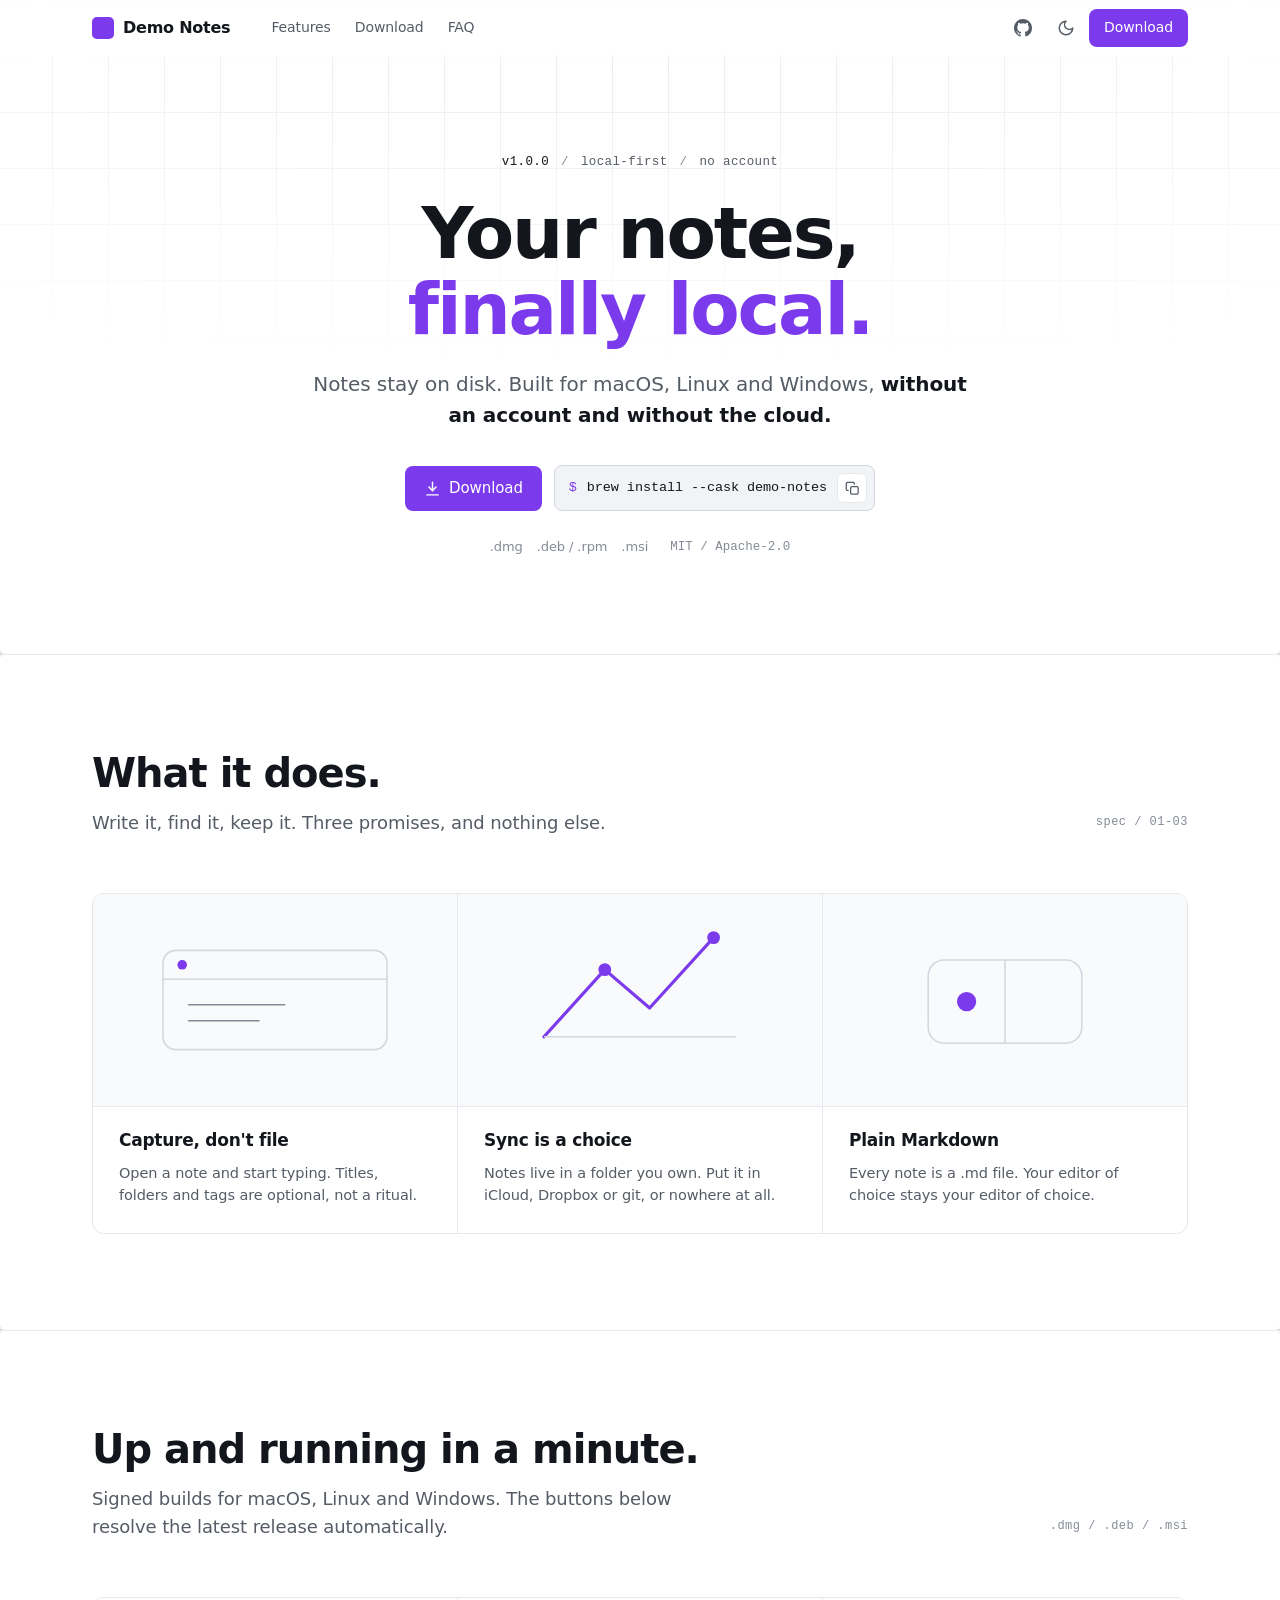
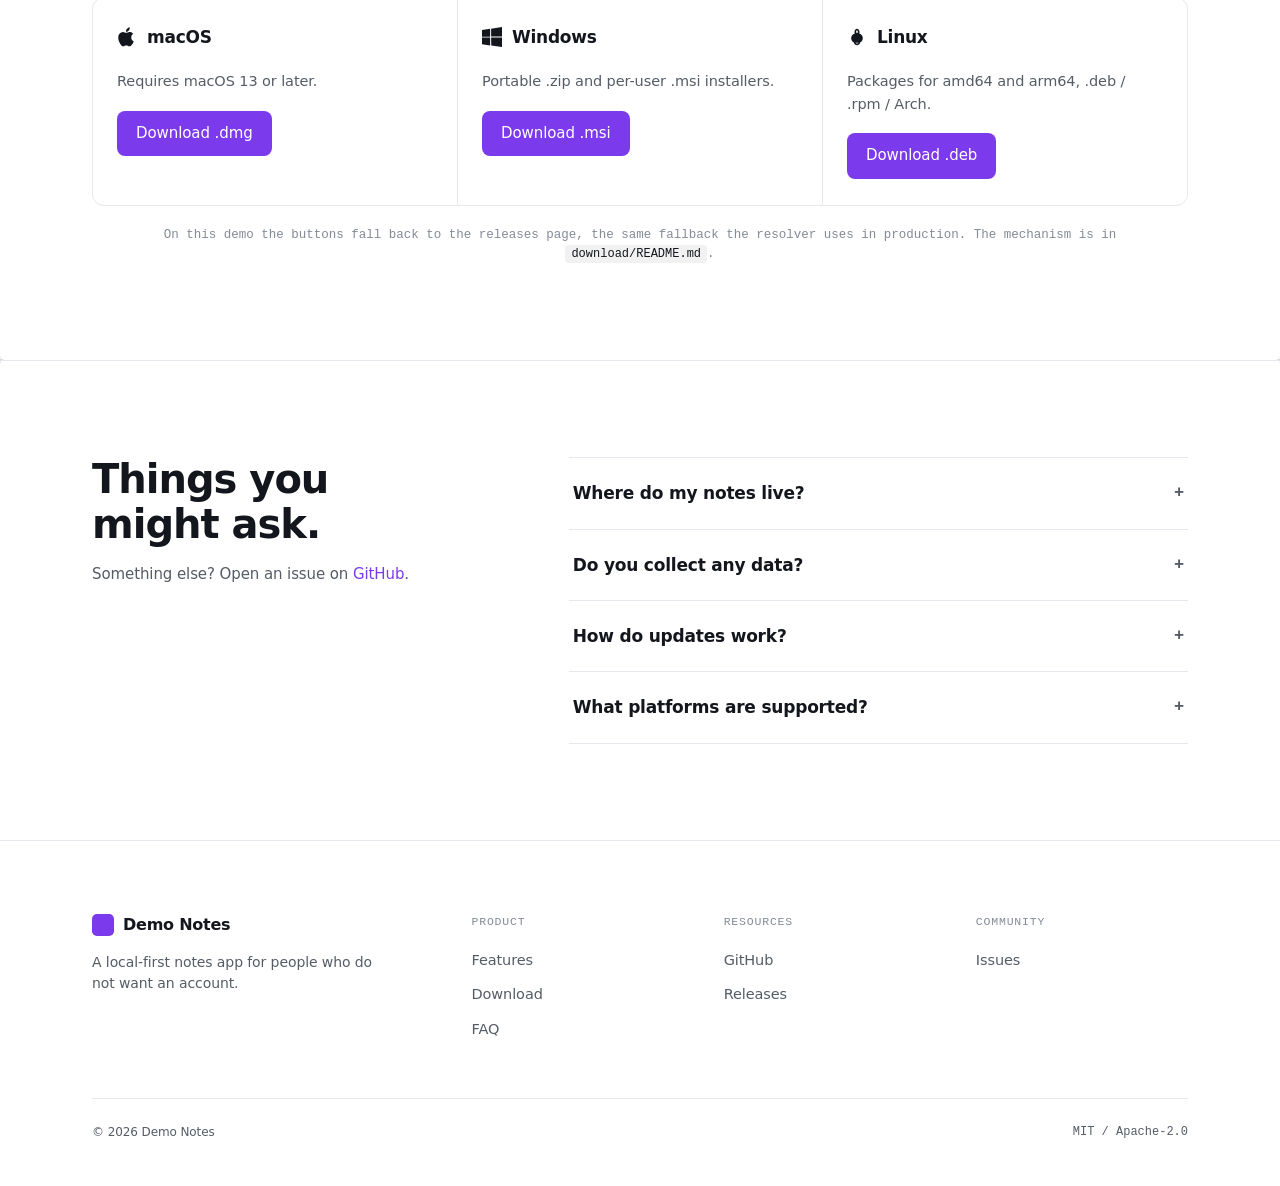
==== demo/index.html @ 16e4216a "feat: demo do template (Demo Notes) publicado no Pages via workflow" ====
<!DOCTYPE html>
<html lang="en" class="theme-loading">
<head>
  <meta charset="utf-8" />
  <meta name="viewport" content="width=device-width, initial-scale=1" />
  <title>Demo Notes</title>
  <meta name="description" content="A local-first notes app for people who do not want an account." />

  <!-- Open Graph -->
  <meta property="og:title" content="Demo Notes" />
  <meta property="og:description" content="A local-first notes app for people who do not want an account." />
  <meta property="og:type" content="website" />

  <!--
    Anti-FOUC: aplica o tema antes do primeiro paint.
    "system" segue o prefers-color-scheme; o toggle grava em localStorage.
    Este script precisa ficar inline e no <head> — se virar um arquivo
    externo, a pagina pisca no tema errado antes de ele carregar.
  -->
  <script>
    (function () {
      try {
        var t = localStorage.getItem("theme") || "system";
        var dark = t === "dark" || (t === "system" && window.matchMedia("(prefers-color-scheme: dark)").matches);
        document.documentElement.classList.toggle("dark", dark);
      } catch (e) {}
      document.documentElement.classList.remove("theme-loading");
    })();
  </script>

  <link rel="stylesheet" href="assets/css/styles.css" />
</head>
<body>
  <header class="nav" id="nav">
    <div class="nav-inner">
      <a class="brand" href="/">
        <span class="brand-mark" aria-hidden="true"></span>
        <span>Demo Notes</span>
      </a>

      <nav class="nav-links" aria-label="Primary">
        <a href="#features">Features</a>
        <a href="#download">Download</a>
        <a href="#faq">FAQ</a>
      </nav>

      <div class="nav-right">
        <a class="nav-gh" href="https://github.com/mafhper/landing-starter" target="_blank" rel="noopener" aria-label="GitHub repository">
          <svg viewBox="0 0 16 16" width="18" height="18" fill="currentColor" aria-hidden="true"><path d="M8 0C3.58 0 0 3.58 0 8c0 3.54 2.29 6.53 5.47 7.59.4.07.55-.17.55-.38 0-.19-.01-.82-.01-1.49-2.01.37-2.53-.49-2.69-.94-.09-.23-.48-.94-.82-1.13-.28-.15-.68-.52-.01-.53.63-.01 1.08.58 1.23.82.72 1.21 1.87.87 2.33.66.07-.52.28-.87.51-1.07-1.78-.2-3.64-.89-3.64-3.95 0-.87.31-1.59.82-2.15-.08-.2-.36-1.02.08-2.12 0 0 .67-.21 2.2.82a7.42 7.42 0 0 1 4 0c1.53-1.04 2.2-.82 2.2-.82.44 1.1.16 1.92.08 2.12.51.56.82 1.27.82 2.15 0 3.07-1.87 3.75-3.65 3.95.29.25.54.73.54 1.48 0 1.07-.01 1.93-.01 2.2 0 .21.15.46.55.38A8.01 8.01 0 0 0 16 8c0-4.42-3.58-8-8-8Z"/></svg>
        </a>

        <button type="button" class="icon-btn" id="theme-toggle" aria-label="Toggle theme" title="Toggle theme">
          <svg viewBox="0 0 24 24" width="18" height="18" fill="none" stroke="currentColor" stroke-width="2" stroke-linecap="round" stroke-linejoin="round" aria-hidden="true">
            <path class="icon-moon" d="M12 3a6 6 0 0 0 9 9 9 9 0 1 1-9-9Z"/>
            <g class="icon-sun"><circle cx="12" cy="12" r="4"/><path d="M12 2v2M12 20v2M4.9 4.9l1.4 1.4M17.7 17.7l1.4 1.4M2 12h2M20 12h2M4.9 19.1l1.4-1.4M17.7 6.3l1.4-1.4"/></g>
          </svg>
        </button>

        <a class="btn btn-primary" href="#download">Download</a>
      </div>
    </div>
  </header>

  <main>
    <!-- ============================== HERO ============================== -->
    <section class="hero">
      <div class="hero-grid" aria-hidden="true">
        <div class="hero-grid-cells"></div>
      </div>

      <div class="wrap hero-inner">
        <span class="hero-spec mono">
          <b>v1.0.0</b>
          <span class="sep">/</span>
          <span>local-first</span>
          <span class="sep">/</span>
          <span>no account</span>
        </span>

        <h1>Your notes,<br /><span class="accent-word">finally local.</span></h1>

        <p class="lede">
          Notes stay on disk. Built for macOS, Linux and Windows,
          <b>without an account and without the cloud.</b>
        </p>

        <div class="cta-row">
          <a class="btn btn-primary" href="#download">
            <svg viewBox="0 0 24 24" width="17" height="17" fill="none" stroke="currentColor" stroke-width="2" stroke-linecap="round" stroke-linejoin="round" aria-hidden="true"><path d="M12 3v12"/><path d="m7 10 5 5 5-5"/><path d="M4 21h16"/></svg>
            <span>Download</span>
          </a>
          <div class="brew" id="brew">
            <span class="sigil">$</span>
            <span class="brew-cmd">brew install --cask demo-notes</span>
            <button type="button" class="copy-btn" data-copy="brew install --cask demo-notes" aria-label="Copy command"></button>
          </div>
        </div>

        <p class="hero-foot">
          <span class="foot-os-row">
            <span class="foot-os">.dmg<span class="foot-tip mono">macOS</span></span>
            <span class="foot-os">.deb / .rpm<span class="foot-tip mono">Linux</span></span>
            <span class="foot-os">.msi<span class="foot-tip mono">Windows</span></span>
          </span>
          <span class="foot-lic mono">MIT / Apache-2.0</span>
        </p>
      </div>
    </section>

    <!-- ============================ FEATURES ============================ -->
    <section class="section rule" id="features">
      <div class="wrap">
        <div class="section-head">
          <div class="section-head-copy">
            <h2>What it does.</h2>
            <p>Write it, find it, keep it. Three promises, and nothing else.</p>
          </div>
          <span class="spec-line mono">spec / 01-03</span>
        </div>

        <div class="card-grid">
          <article class="card">
            <div class="card-well" aria-hidden="true">
              <svg viewBox="0 0 200 110" fill="none"><rect x="30" y="24" width="140" height="62" rx="8" stroke="var(--hairline-strong)"/><path d="M30 42h140" stroke="var(--hairline-strong)"/><circle cx="42" cy="33" r="3" fill="var(--accent)"/><path d="M46 58h60M46 68h44" stroke="var(--faint)" stroke-linecap="round"/></svg>
            </div>
            <div class="card-body">
              <h3>Capture, don't file</h3>
              <p>Open a note and start typing. Titles, folders and tags are optional, not a ritual.</p>
            </div>
          </article>

          <article class="card">
            <div class="card-well" aria-hidden="true">
              <svg viewBox="0 0 200 110" fill="none"><path d="M40 78 78 36l28 24 40-44" stroke="var(--accent)" stroke-width="2" stroke-linecap="round" stroke-linejoin="round"/><path d="M40 78h120" stroke="var(--hairline-strong)"/><circle cx="78" cy="36" r="4" fill="var(--accent)"/><circle cx="146" cy="16" r="4" fill="var(--accent)"/></svg>
            </div>
            <div class="card-body">
              <h3>Sync is a choice</h3>
              <p>Notes live in a folder you own. Put it in iCloud, Dropbox or git, or nowhere at all.</p>
            </div>
          </article>

          <article class="card">
            <div class="card-well" aria-hidden="true">
              <svg viewBox="0 0 200 110" fill="none"><rect x="52" y="30" width="96" height="52" rx="10" stroke="var(--hairline-strong)"/><path d="M100 30v52" stroke="var(--hairline-strong)"/><circle cx="76" cy="56" r="6" fill="var(--accent)"/></svg>
            </div>
            <div class="card-body">
              <h3>Plain Markdown</h3>
              <p>Every note is a .md file. Your editor of choice stays your editor of choice.</p>
            </div>
          </article>
        </div>
      </div>
    </section>

    <!-- ============================ DOWNLOAD ============================ -->
    <section class="section rule" id="download">
      <div class="wrap">
        <div class="section-head">
          <div class="section-head-copy">
            <h2>Up and running in a minute.</h2>
            <p>Signed builds for macOS, Linux and Windows. The buttons below resolve the latest release automatically.</p>
          </div>
          <span class="spec-line mono">.dmg / .deb / .msi</span>
        </div>

        <div class="card-grid card-grid-3">
          <div class="install-card">
            <div class="install-os"><svg class="os-mark" viewBox="0 0 24 24" fill="currentColor" aria-hidden="true"><path d="M17.05 12.54c-.03-2.9 2.36-4.29 2.47-4.36-1.35-1.97-3.44-2.24-4.18-2.27-1.78-.18-3.47 1.05-4.37 1.05-.9 0-2.29-1.02-3.77-1-1.94.03-3.72 1.13-4.72 2.86-2.01 3.49-.51 8.66 1.45 11.49.96 1.39 2.1 2.94 3.6 2.89 1.45-.06 2-.93 3.75-.93 1.75 0 2.24.93 3.77.9 1.56-.03 2.55-1.41 3.5-2.81 1.1-1.61 1.56-3.17 1.58-3.25-.03-.02-3.03-1.16-3.06-4.6ZM14.2 4.06c.8-.97 1.33-2.31 1.19-3.65-1.15.05-2.53.77-3.35 1.73-.73.85-1.38 2.22-1.21 3.53 1.28.1 2.59-.65 3.37-1.61Z"/></svg><h3>macOS</h3></div>
            <p>Requires macOS 13 or later.</p>
            <a class="btn btn-primary install-dl" href="https://github.com/mafhper/landing-starter/releases">Download .dmg</a>
          </div>

          <div class="install-card">
            <div class="install-os"><svg class="os-mark" viewBox="0 0 24 24" fill="currentColor" aria-hidden="true"><path d="M0 3.45 9.75 2.1v9.45H0m10.95-9.6L24 0v11.4H10.95M0 12.6h9.75v9.45L0 20.7M10.95 12.6H24V24l-12.9-1.8"/></svg><h3>Windows</h3></div>
            <p>Portable .zip and per-user .msi installers.</p>
            <a class="btn btn-primary install-dl" href="https://github.com/mafhper/landing-starter/releases">Download .msi</a>
          </div>

          <div class="install-card">
            <div class="install-os"><svg class="os-mark" viewBox="0 0 24 24" fill="currentColor" aria-hidden="true"><path d="M12 2c-1.7 0-3 1.7-3 4 0 .6.1 1.2.3 1.7C6.6 8.6 5 10.7 5 13.3c0 2.4 1.3 4.4 3.2 5.3.4 2 2 3.4 3.8 3.4s3.4-1.4 3.8-3.4c1.9-.9 3.2-2.9 3.2-5.3 0-2.6-1.6-4.7-4.3-5.6.2-.5.3-1.1.3-1.7 0-2.3-1.3-4-3-4Zm0 2c.6 0 1 1 1 2 0 .4 0 .7-.1 1.1-.3-.1-.6-.1-.9-.1s-.6 0-.9.1c-.1-.4-.1-.7-.1-1.1 0-1 .4-2 1-2Zm-1.9 14.6c.5.3 1.2.4 1.9.4s1.4-.1 1.9-.4c-.4.9-1.1 1.4-1.9 1.4s-1.5-.5-1.9-1.4Z"/></svg><h3>Linux</h3></div>
            <p>Packages for amd64 and arm64, .deb / .rpm / Arch.</p>
            <a class="btn btn-primary install-dl" href="https://github.com/mafhper/landing-starter/releases">Download .deb</a>
          </div>
        </div>

        <p class="install-note mono">On this demo the buttons fall back to the releases page, the same fallback the resolver uses in production. The mechanism is in <code>download/README.md</code>.</p>
      </div>
    </section>

    <!-- =============================== FAQ ============================== -->
    <section class="section rule" id="faq">
      <div class="wrap faq-grid">
        <div class="faq-head">
          <h2>Things you might ask.</h2>
          <p>Something else? Open an issue on <a href="https://github.com/mafhper/landing-starter/issues" target="_blank" rel="noopener">GitHub</a>.</p>
        </div>
        <div class="faq-list">
          <details class="faq-item">
            <summary class="faq-q"><span>Where do my notes live?</span><span class="faq-chev" aria-hidden="true">+</span></summary>
            <div class="faq-a"><p>In a folder on your disk, as plain .md files. The app is a viewer and an editor, not a vault.</p></div>
          </details>
          <details class="faq-item">
            <summary class="faq-q"><span>Do you collect any data?</span><span class="faq-chev" aria-hidden="true">+</span></summary>
            <div class="faq-a"><p>No account and no telemetry. The app never phones home, and the website is a static page.</p></div>
          </details>
          <details class="faq-item">
            <summary class="faq-q"><span>How do updates work?</span><span class="faq-chev" aria-hidden="true">+</span></summary>
            <div class="faq-a"><p>Updates are manual and signed: the app points you at the latest release and you decide when to install.</p></div>
          </details>
          <details class="faq-item">
            <summary class="faq-q"><span>What platforms are supported?</span><span class="faq-chev" aria-hidden="true">+</span></summary>
            <div class="faq-a"><p>macOS 13+, Windows 10+ and modern Linux, on both arm64 and x86_64.</p></div>
          </details>
        </div>
      </div>
    </section>
  </main>

  <footer class="rule">
    <div class="wrap">
      <div class="foot-grid">
        <div class="foot-brand">
          <div class="brand"><span class="brand-mark" aria-hidden="true"></span><span>Demo Notes</span></div>
          <p>A local-first notes app for people who do not want an account.</p>
        </div>
        <div class="foot-col">
          <h5>Product</h5>
          <a href="#features">Features</a>
          <a href="#download">Download</a>
          <a href="#faq">FAQ</a>
        </div>
        <div class="foot-col">
          <h5>Resources</h5>
          <a href="https://github.com/mafhper/landing-starter" target="_blank" rel="noopener">GitHub</a>
          <a href="https://github.com/mafhper/landing-starter/releases" target="_blank" rel="noopener">Releases</a>
        </div>
        <div class="foot-col">
          <h5>Community</h5>
          <a href="https://github.com/mafhper/landing-starter/issues" target="_blank" rel="noopener">Issues</a>
        </div>
      </div>
      <div class="foot-bot">
        <span>&copy; <span id="year">2026</span> Demo Notes</span>
        <span class="mono">MIT / Apache-2.0</span>
      </div>
    </div>
  </footer>

  <script src="assets/js/app.js"></script>
</body>
</html>
---- demo/assets/css/styles.css ----
/* ==========================================================================
   landing-starter - styles.css

   Um design system de UMA pagina. Sem framework, sem build.
   Ordem de leitura: tokens -> base -> nav -> hero -> secoes -> cards ->
   download -> faq -> footer -> breakpoints.

   Os tres padroes que dao o carater (e que valem entender antes de editar):
   1. Hairlines em vez de sombras: profundidade por fio de 1px.
   2. Grid como fio: cards com gap de 1px sobre fundo --hairline.
   3. Nav subtrativa: cada breakpoint esconde o que nao e essencial.

   Comentario do autor: os nomes de token sao PAPEL, nao matiz.
   Trocar o valor troca o tema; trocar o papel quebra a hierarquia.
   ========================================================================== */

/* --------------------------------------------------------------------------
   1. TOKENS
   Troque aqui primeiro. O tema claro vive no :root; o escuro sobrescreve
   os mesmos papeis na classe .dark do <html>.
   -------------------------------------------------------------------------- */

:root {
  /* Cor de marca. Ajuste o tom para o tema escuro se necessario. */
  --accent: #7c3aed;
  --accent-hover: color-mix(in srgb, var(--accent) 84%, #000);
  --accent-soft: color-mix(in srgb, var(--accent) 10%, transparent);
  --accent-ring: color-mix(in srgb, var(--accent) 55%, transparent);
  --on-accent: #fff;

  /* Escada de superficie: canvas (pagina) -> band (faixa) -> surface (card) */
  --canvas: #fff;
  --band: #f7f8fa;
  --surface: #fff;
  --surface-2: #f1f3f6;

  /* Tinta: ink (texto forte) -> muted (corpo) -> faint (micro) */
  --ink: #13161c;
  --muted: #555c66;
  --faint: #848b96;

  /* Fios */
  --hairline: #e5e8ed;
  --hairline-strong: #d3d8e0;

  /* Raios: um conjunto fechado, cada componente pega um degrau */
  --r-xs: 4px;
  --r-sm: 6px;
  --r-md: 8px;
  --r-lg: 12px;
  --r-xl: 14px;
  --r-pill: 9999px;

  /* Layout */
  --maxw: 1160px;
  --nav-h: 56px;

  /* Tipografia.
     Default sem dependencia externa. Para usar uma fonte propria,
     coloque os .woff2 em assets/fonts/ e declare @font-face aqui. */
  --font-sans: system-ui, -apple-system, "Segoe UI", Roboto, "Helvetica Neue", Arial, sans-serif;
  --font-mono: ui-monospace, "SF Mono", "Cascadinha Mono", Menlo, Consolas, monospace;
}

.dark {
  --accent: color-mix(in srgb, #7c3aed 78%, #fff);
  --accent-hover: color-mix(in srgb, #7c3aed 88%, #fff);
  --accent-soft: color-mix(in srgb, var(--accent) 14%, transparent);
  --accent-ring: color-mix(in srgb, var(--accent) 60%, transparent);
  --on-accent: #071021;

  --canvas: #07080b;
  --band: #0a0c10;
  --surface: #0f1117;
  --surface-2: #141721;

  --ink: #f2f4f8;
  --muted: #8e95a2;
  --faint: #626976;

  --hairline: #1e222c;
  --hairline-strong: #2c3140;
}

/* --------------------------------------------------------------------------
   2. BASE
   -------------------------------------------------------------------------- */

* { box-sizing: border-box; }

html { scroll-behavior: smooth; }

body {
  margin: 0;
  background: var(--canvas);
  color: var(--ink);
  font-family: var(--font-sans);
  font-size: 16px;
  line-height: 1.55;
  letter-spacing: -0.006em;
  -webkit-font-smoothing: antialiased;
  -moz-osx-font-smoothing: grayscale;
  overflow-x: clip;
}

a { color: inherit; text-decoration: none; }
img, svg { display: block; }
h1, h2, h3, h4, p, figure { margin: 0; }

::selection { background: color-mix(in srgb, var(--accent) 25%, transparent); }

/* Ancoras: o offset e a altura da nav fixa + folga */
[id] { scroll-margin-top: calc(var(--nav-h) + 16px); }

.mono { font-family: var(--font-mono); font-variant-numeric: tabular-nums; letter-spacing: 0; }

.wrap { max-width: var(--maxw); margin: 0 auto; padding: 0 32px; }

/* --------------------------------------------------------------------------
   3. NAV
   Fixed com blur. A classe .scrolled (via app.js) acende a borda inferior.
   A responsividade e SUBTRATIVA: em cada breakpoint some uma peca,
   nunca entra um hamburger. O que fica sempre: brand + CTA.
   -------------------------------------------------------------------------- */

.nav {
  position: fixed;
  inset: 0 0 auto 0;
  z-index: 100;
  background: color-mix(in srgb, var(--canvas) 78%, transparent);
  -webkit-backdrop-filter: saturate(160%) blur(16px);
  backdrop-filter: saturate(160%) blur(16px);
  border-bottom: 1px solid transparent;
  transition: border-color .2s, background .2s;
}
.nav.scrolled { border-bottom-color: var(--hairline); }

.nav-inner {
  height: var(--nav-h);
  max-width: var(--maxw);
  margin: 0 auto;
  padding: 0 32px;
  display: flex;
  align-items: center;
  gap: 22px;
}

.brand {
  display: flex;
  align-items: center;
  gap: 9px;
  font-size: 16px;
  font-weight: 600;
  letter-spacing: -0.015em;
  white-space: nowrap;
  flex: none;
}
.brand-mark {
  width: 22px; height: 22px;
  border-radius: 22%;
  background: var(--accent);
  flex: none;
}

.nav-links { display: flex; gap: 2px; margin-left: 8px; }
.nav-links a, .nav-gh {
  padding: 6px 11px;
  border-radius: var(--r-sm);
  color: var(--muted);
  font-size: 14px;
  font-weight: 450;
  white-space: nowrap;
  transition: color .15s, background .15s;
}
.nav-links a:hover, .nav-gh:hover { color: var(--ink); }

.nav-right { margin-left: auto; display: flex; align-items: center; gap: 6px; flex: none; }

.nav-gh { display: inline-flex; align-items: center; justify-content: center; }

.icon-btn {
  width: 34px; height: 34px;
  display: inline-flex; align-items: center; justify-content: center;
  border: none; background: transparent;
  border-radius: var(--r-md);
  color: var(--muted);
  cursor: pointer;
  transition: color .15s, background .15s;
}
.icon-btn:hover { color: var(--ink); background: color-mix(in srgb, var(--ink) 7%, transparent); }

/* O icone troca com o tema: sol no escuro, lua no claro */
.dark .icon-moon { display: none; }
.icon-sun { display: none; }
.dark .icon-sun { display: inline; }

.nav .btn-primary { padding: 7px 14px; font-size: 14px; }

/* --------------------------------------------------------------------------
   4. BOTOES
   -------------------------------------------------------------------------- */

.btn {
  display: inline-flex;
  align-items: center;
  justify-content: center;
  gap: 8px;
  padding: 10px 18px;
  border: 1px solid transparent;
  border-radius: var(--r-md);
  font-family: inherit;
  font-size: 15px;
  font-weight: 500;
  letter-spacing: -0.006em;
  white-space: nowrap;
  cursor: pointer;
  transition: transform .15s, background .15s, border-color .15s, color .15s;
}
.btn:active { transform: scale(.97); }
.btn:focus-visible { outline: 2px solid var(--accent-ring); outline-offset: 2px; }

.btn-primary { background: var(--accent); color: var(--on-accent); }
.btn-primary:hover { background: var(--accent-hover); }

/* --------------------------------------------------------------------------
   5. HERO
   A grade decorativa e desenhada com dois gradientes repetidos + mascara
   radial: zero elementos extra, zero JS. Fica atras do conteudo
   (pointer-events: none) e some no tema escuro? Nao - ela acompanha o tema
   pelo token --hairline.
   -------------------------------------------------------------------------- */

.hero {
  position: relative;
  text-align: center;
  padding: calc(var(--nav-h) + 92px) 0 96px;
}

.hero-grid {
  position: absolute;
  inset: 0 0 auto 0;
  height: 448px;
  overflow: hidden;
  pointer-events: none;
  background-image:
    linear-gradient(to right, var(--hairline) 1px, transparent 1px),
    linear-gradient(to bottom, var(--hairline) 1px, transparent 1px);
  background-size: 56px 56px;
  background-position: center top;
  -webkit-mask-image: radial-gradient(120% 100% at 50% 0, #000d 0%, #0008 45%, transparent 85%);
  mask-image: radial-gradient(120% 100% at 50% 0, #000d 0%, #0008 45%, transparent 85%);
}

.hero-inner { position: relative; z-index: 1; }

.hero-spec {
  display: inline-flex;
  align-items: center;
  gap: 12px;
  font-size: 12.5px;
  letter-spacing: .03em;
  color: var(--muted);
}
.hero-spec b { color: var(--ink); font-weight: 500; }
.hero-spec .sep { color: var(--faint); }

.hero h1 {
  margin: 22px 0 0;
  font-size: clamp(42px, 6.2vw, 72px);
  font-weight: 600;
  letter-spacing: -0.03em;
  line-height: 1.06;
  text-wrap: balance;
}
.accent-word { color: var(--accent); }

.hero .lede {
  margin: 22px auto 0;
  max-width: 52ch;
  font-size: clamp(17px, 2.2vw, 20px);
  color: var(--muted);
  text-wrap: pretty;
}
.hero .lede b { color: var(--ink); font-weight: 600; }

.cta-row {
  margin-top: 34px;
  display: flex;
  flex-wrap: wrap;
  justify-content: center;
  align-items: center;
  gap: 12px;
}

/* Comando copiavel: mono, com botao de copiar que vira .done no sucesso */
.brew {
  display: inline-flex;
  align-items: center;
  gap: 10px;
  padding: 7px 7px 7px 14px;
  border: 1px solid var(--hairline-strong);
  border-radius: var(--r-md);
  background: var(--surface-2);
  font-family: var(--font-mono);
  font-size: 13.5px;
  color: var(--ink);
}
.brew .sigil { color: var(--accent); }
.copy-btn {
  width: 30px; height: 30px;
  display: inline-flex; align-items: center; justify-content: center;
  border: 1px solid var(--hairline);
  border-radius: var(--r-sm);
  background: var(--surface);
  color: var(--muted);
  cursor: pointer;
  transition: color .15s, background .15s, border-color .15s;
}
.copy-btn:hover { color: var(--ink); background: var(--surface-2); }
.copy-btn.done { color: var(--accent); border-color: var(--accent); }
.copy-btn svg { width: 15px; height: 15px; }

.hero-foot {
  margin-top: 26px;
  color: var(--faint);
  font-size: 13px;
  display: flex;
  flex-wrap: wrap;
  justify-content: center;
  align-items: center;
  gap: 8px 22px;
}
.foot-os-row { display: inline-flex; align-items: center; gap: 14px; }
.foot-os {
  position: relative;
  cursor: default;
}
.foot-os .foot-tip {
  position: absolute;
  bottom: calc(100% + 9px);
  left: 50%;
  transform: translateX(-50%);
  padding: 5px 9px;
  border: 1px solid var(--hairline-strong);
  border-radius: var(--r-sm);
  background: var(--surface-2);
  color: var(--muted);
  font-size: 12px;
  white-space: nowrap;
  opacity: 0;
  pointer-events: none;
  transition: opacity .15s;
}
.foot-os:hover .foot-tip,
.foot-os:focus-visible .foot-tip { opacity: 1; }
.foot-lic { font-size: 12.5px; }

/* --------------------------------------------------------------------------
   6. SECOES
   -------------------------------------------------------------------------- */

.section { padding: 96px 0; position: relative; }

/* A juncao horizontal entre secoes. Em telas largas (>=1024px) ganha
   marcadores "+" desenhados em mono nos dois cantos - o "desenho de planta". */
.rule { border-top: 1px solid var(--hairline); }
@media (min-width: 1024px) {
  .rule::before, .rule::after {
    content: "+";
    position: absolute;
    top: 0;
    font-family: var(--font-mono);
    font-size: 13px;
    line-height: 0;
    color: var(--hairline-strong);
    transform: translateY(-0.5px);
    pointer-events: none;
    user-select: none;
  }
  .rule::before { left: 0; transform: translate(-50%, -0.5px); }
  .rule::after { right: 0; transform: translate(50%, -0.5px); }
}

.section-head {
  display: flex;
  justify-content: space-between;
  align-items: flex-end;
  gap: 32px;
  margin-bottom: 56px;
}
.section-head-copy { max-width: 640px; }
.section-head h2 {
  margin: 0 0 14px;
  font-size: clamp(28px, 3.6vw, 40px);
  font-weight: 600;
  letter-spacing: -0.025em;
  line-height: 1.12;
  text-wrap: balance;
}
.section-head p { color: var(--muted); font-size: clamp(16px, 1.8vw, 18px); text-wrap: pretty; }

/* Spec no canto da secao: mono, micro, caixa alta opcional */
.spec-line {
  flex: none;
  padding-bottom: 6px;
  font-size: 12px;
  letter-spacing: .04em;
  color: var(--faint);
  white-space: nowrap;
}

/* --------------------------------------------------------------------------
   7. CARDS - o "grid como fio": gap de 1px sobre fundo hairline.
   -------------------------------------------------------------------------- */

.card-grid {
  display: grid;
  grid-template-columns: repeat(3, 1fr);
  gap: 1px;
  background: var(--hairline);
  border: 1px solid var(--hairline);
  border-radius: var(--r-lg);
  overflow: hidden;
}

.card { display: flex; flex-direction: column; background: var(--canvas); transition: background .15s; }
.card:hover { background: var(--band); }

.card-well {
  padding: 18px;
  border-bottom: 1px solid var(--hairline);
  background-color: color-mix(in srgb, var(--band) 72%, var(--canvas));
  overflow: hidden;
}
.card-well svg { width: 100%; max-width: 320px; height: auto; margin: 0 auto; }

.card-body { padding: 20px 26px 26px; }
.card h3 { font-size: 17px; font-weight: 600; letter-spacing: -0.015em; margin-bottom: 8px; }
.card p { color: var(--muted); font-size: 14.5px; text-wrap: pretty; }

/* --------------------------------------------------------------------------
   8. DOWNLOAD - os cards de OS. Os botoes apontam para /download/<os>,
   rotas que o worker de download/ resolve (ver download/README.md).
   -------------------------------------------------------------------------- */

.install-card {
  display: flex;
  flex-direction: column;
  padding: 26px 24px;
  background: var(--canvas);
}
.install-os { display: flex; align-items: center; gap: 10px; margin-bottom: 14px; }
.os-mark { width: 20px; height: 20px; color: var(--ink); flex: none; }
.install-card h3 { font-size: 17px; font-weight: 600; letter-spacing: -0.015em; }
.install-card p { margin-top: 6px; color: var(--muted); font-size: 14.5px; text-wrap: pretty; }
.install-dl { align-self: flex-start; margin-top: 18px; }

.install-note {
  margin-top: 20px;
  font-size: 12.5px;
  color: var(--faint);
  text-align: center;
}
.install-note code {
  font-family: var(--font-mono);
  font-size: 12px;
  padding: 2px 6px;
  border-radius: var(--r-xs);
  background: color-mix(in srgb, var(--ink) 6%, transparent);
  color: var(--ink);
}

/* --------------------------------------------------------------------------
   9. FAQ - <details> nativo. Zero JS.
   -------------------------------------------------------------------------- */

.faq-grid { display: grid; grid-template-columns: .8fr 1.2fr; gap: 64px; align-items: start; }
.faq-head h2 {
  margin: 0 0 16px;
  font-size: clamp(28px, 3.6vw, 40px);
  font-weight: 600;
  letter-spacing: -0.025em;
  line-height: 1.12;
  text-wrap: balance;
}
.faq-head p { color: var(--muted); font-size: 15px; max-width: 34ch; text-wrap: pretty; }
.faq-head a { color: var(--accent); }
.faq-head a:hover { text-decoration: underline; }

.faq-list { border-top: 1px solid var(--hairline); }
.faq-item { border-bottom: 1px solid var(--hairline); }
.faq-q {
  display: flex;
  justify-content: space-between;
  align-items: center;
  gap: 16px;
  padding: 22px 4px;
  list-style: none;
  cursor: pointer;
  font-size: 17px;
  font-weight: 600;
  letter-spacing: -0.012em;
}
.faq-q::-webkit-details-marker { display: none; }
.faq-chev { color: var(--muted); transition: transform .2s; font-family: var(--font-mono); }
.faq-item[open] .faq-chev { transform: rotate(45deg); }
.faq-a { padding: 0 4px 24px; color: var(--muted); font-size: 15.5px; text-wrap: pretty; }

/* --------------------------------------------------------------------------
   10. FOOTER
   -------------------------------------------------------------------------- */

footer { border-top: 1px solid var(--hairline); padding: 72px 0 44px; }
.foot-grid { display: grid; grid-template-columns: 1.6fr 1fr 1fr 1fr; gap: 40px; }
.foot-brand p { margin-top: 14px; max-width: 300px; color: var(--muted); font-size: 14px; text-wrap: pretty; }
.foot-col h5 {
  margin: 0 0 12px;
  font-family: var(--font-mono);
  font-size: 11.5px;
  font-weight: 500;
  letter-spacing: .07em;
  text-transform: uppercase;
  color: var(--faint);
}
.foot-col a { display: block; padding: 6px 0; color: var(--muted); font-size: 14.5px; transition: color .15s; }
.foot-col a:hover { color: var(--accent); }

.foot-bot {
  margin-top: 52px;
  padding-top: 24px;
  border-top: 1px solid var(--hairline);
  display: flex;
  flex-wrap: wrap;
  justify-content: space-between;
  align-items: center;
  gap: 12px;
  font-size: 12px;
  color: var(--muted);
}

/* --------------------------------------------------------------------------
   11. BREAKPOINTS - a nav e subtrativa; o conteudo so empilha.
   920 e o divisor: 680 ajusta densidade; 600 e 380 sao a nav.
   -------------------------------------------------------------------------- */

@media (max-width: 920px) {
  /* nav: somem os links de secao */
  .nav-links { display: none; }

  /* conteudo */
  .section-head { display: block; margin-bottom: 44px; }
  .spec-line { display: none; }
  .faq-grid { grid-template-columns: 1fr; gap: 36px; }
  .card-grid.card-grid-3 { grid-template-columns: 1fr; }
  .foot-grid { grid-template-columns: 1fr 1fr; gap: 28px; }
}

@media (max-width: 680px) {
  .section { padding: 72px 0; }
  .hero { padding-top: calc(var(--nav-h) + 72px); }
  .nav-inner { gap: 14px; padding: 0 20px; }
  .wrap { padding: 0 20px; }
  .card-grid { grid-template-columns: 1fr; }
  .foot-grid { grid-template-columns: 1fr; }
}

@media (max-width: 600px) {
  /* nav: some o link do GitHub */
  .nav-gh { display: none; }
}

@media (max-width: 380px) {
  /* nav: some o toggle de tema; sobra brand + CTA */
  .icon-btn { display: none; }
  .nav-inner { padding: 0 16px; }
  .wrap { padding: 0 16px; }
}

/* --------------------------------------------------------------------------
   12. MOVIMENTO REDUZIDO
   Quem pediu menos animacao pediu menos animacao em tudo.
   -------------------------------------------------------------------------- */

@media (prefers-reduced-motion: reduce) {
  html { scroll-behavior: auto; }
  .btn, .icon-btn, .copy-btn, .card, .faq-chev, .foot-os .foot-tip, .nav {
    transition: none;
  }
  .btn:active { transform: none; }
}
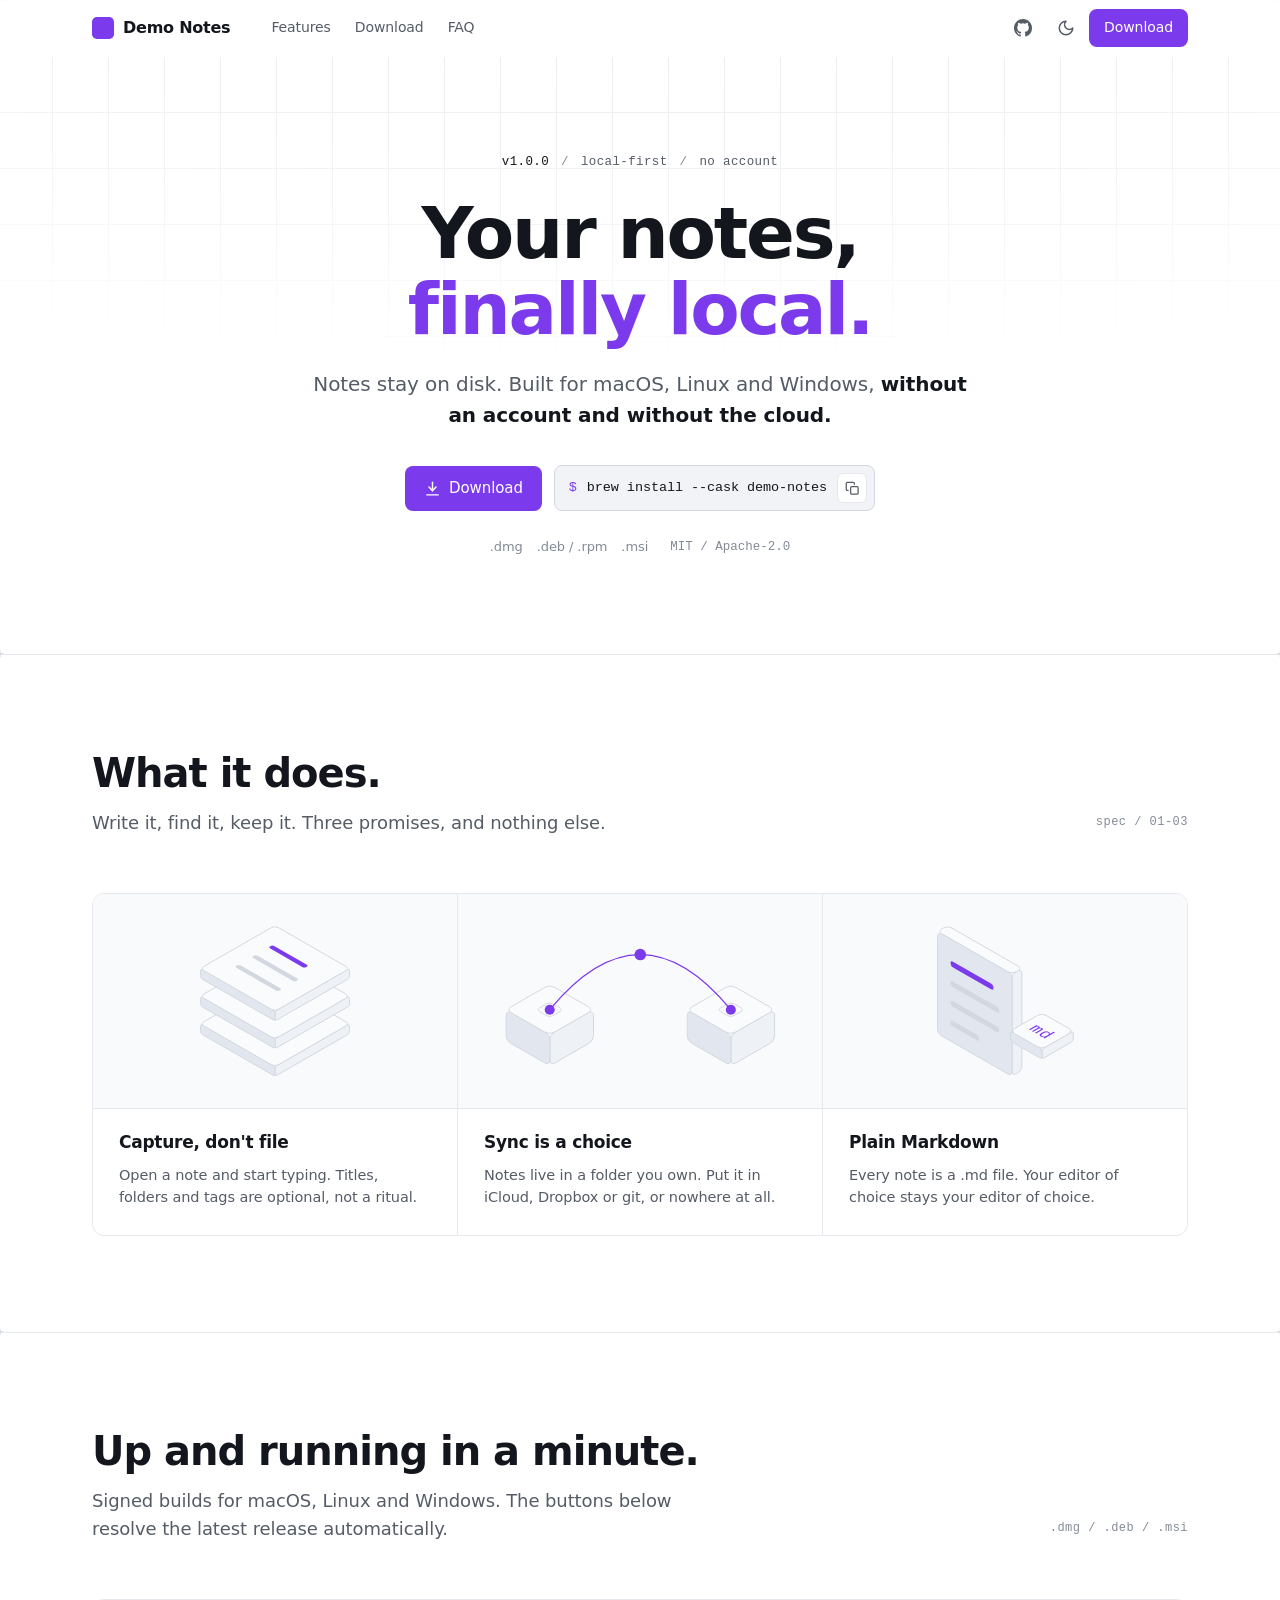
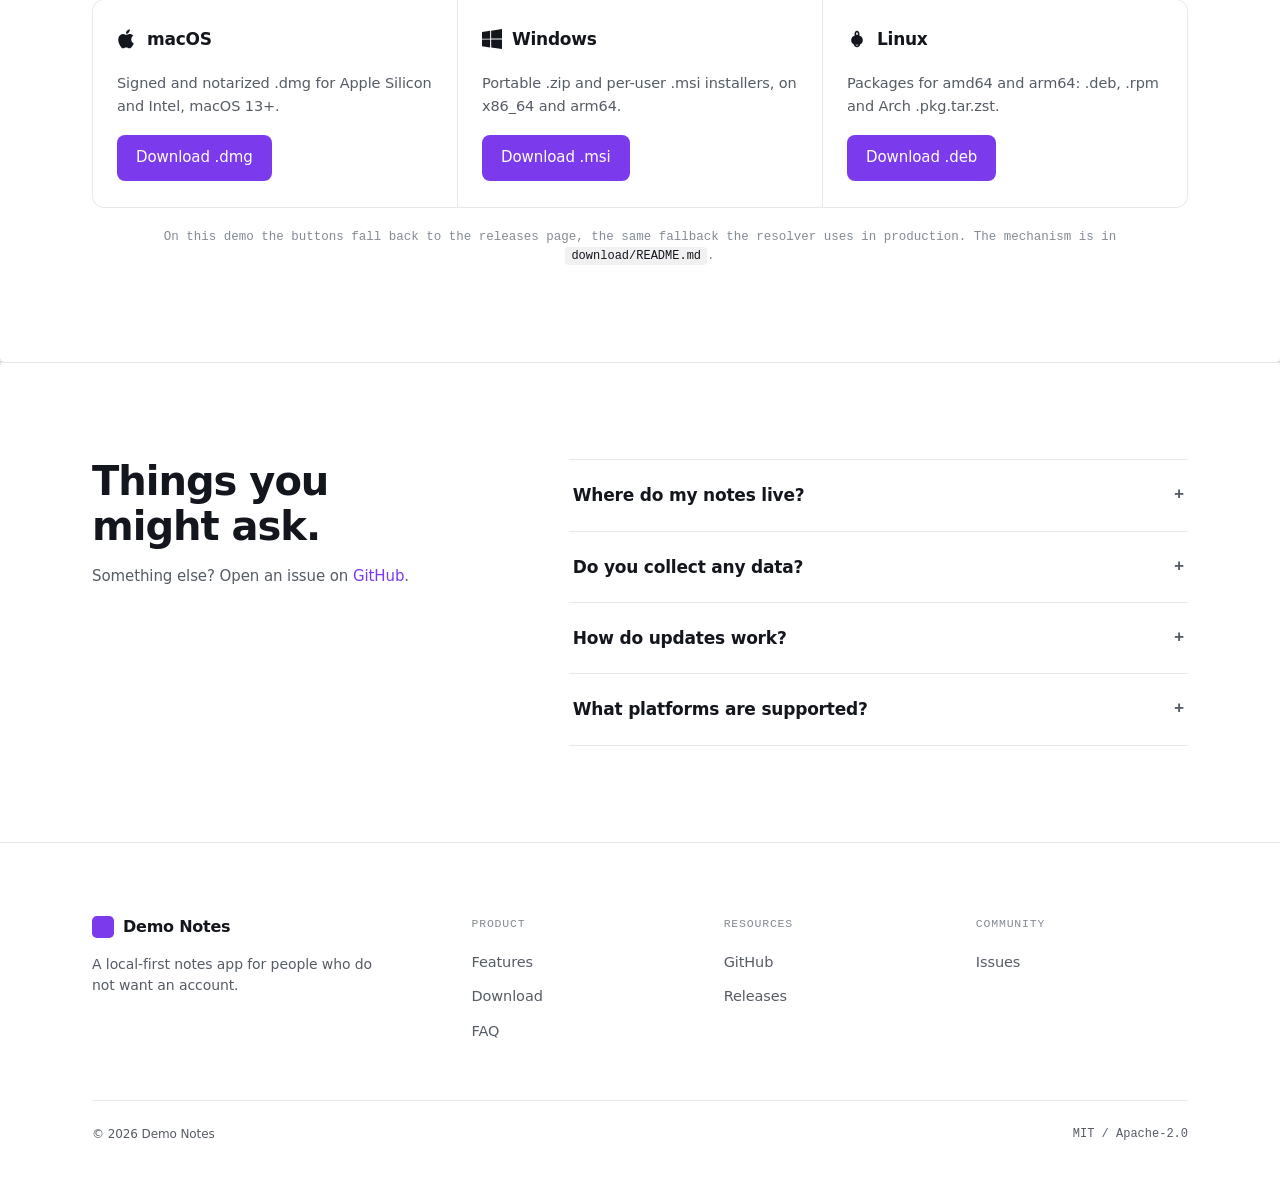
==== commit 40360747: "feat: cards com ilustracoes isometricas (iso-figure) e hover (explode/viagem/flutua); install cards " ====
--- a/demo/index.html
+++ b/demo/index.html
@@ -121,7 +121,46 @@
         <div class="card-grid">
           <article class="card">
             <div class="card-well" aria-hidden="true">
-              <svg viewBox="0 0 200 110" fill="none"><rect x="30" y="24" width="140" height="62" rx="8" stroke="var(--hairline-strong)"/><path d="M30 42h140" stroke="var(--hairline-strong)"/><circle cx="42" cy="33" r="3" fill="var(--accent)"/><path d="M46 58h60M46 68h44" stroke="var(--faint)" stroke-linecap="round"/></svg>
+              <svg class="iso" viewBox="-63.5 -56.81 127.01 128.62" fill="none" focusable="false" aria-hidden="true">
+                <g class="iso-plate" style="--lift:0px">
+                <g transform="matrix(0.87 -0.5 0 1 0 55)">
+                <rect class="iso-face f-right" width="62" height="7" rx="1.75"/>
+                </g>
+                <g transform="matrix(0.87 0.5 0 1 -53.69 24)">
+                <rect class="iso-face f-left" width="62" height="7" rx="1.75"/>
+                </g>
+                <g transform="matrix(0.87 0.5 -0.87 0.5 0 -7)">
+                <rect class="iso-face f-top" width="62" height="62" rx="3"/>
+                </g>
+                </g>
+                <g class="iso-plate" style="--lift:7px">
+                <g transform="matrix(0.87 -0.5 0 1 0 35)">
+                <rect class="iso-face f-right" width="62" height="7" rx="1.75"/>
+                </g>
+                <g transform="matrix(0.87 0.5 0 1 -53.69 4)">
+                <rect class="iso-face f-left" width="62" height="7" rx="1.75"/>
+                </g>
+                <g transform="matrix(0.87 0.5 -0.87 0.5 0 -27)">
+                <rect class="iso-face f-top" width="62" height="62" rx="3"/>
+                </g>
+                </g>
+                <g class="iso-plate" style="--lift:14px">
+                <g transform="matrix(0.87 -0.5 0 1 0 15)">
+                <rect class="iso-face f-right" width="62" height="7" rx="1.75"/>
+                </g>
+                <g transform="matrix(0.87 0.5 0 1 -53.69 -16)">
+                <rect class="iso-face f-left" width="62" height="7" rx="1.75"/>
+                </g>
+                <g transform="matrix(0.87 0.5 -0.87 0.5 0 -47)">
+                <rect class="iso-face f-top" width="62" height="62" rx="3"/>
+                </g>
+                <g transform="matrix(0.87 0.5 -0.87 0.5 0 -47)">
+                <rect class="iso-live-fill" x="13" y="15" width="30" height="3.5" rx="1.75"/>
+                <rect class="iso-tick" x="13" y="29" width="36" height="3.5" rx="1.75"/>
+                <rect class="iso-tick" x="13" y="43" width="36" height="3.5" rx="1.75"/>
+                </g>
+                </g>
+              </svg>
             </div>
             <div class="card-body">
               <h3>Capture, don't file</h3>
@@ -131,7 +170,36 @@
 
           <article class="card">
             <div class="card-well" aria-hidden="true">
-              <svg viewBox="0 0 200 110" fill="none"><path d="M40 78 78 36l28 24 40-44" stroke="var(--accent)" stroke-width="2" stroke-linecap="round" stroke-linejoin="round"/><path d="M40 78h120" stroke="var(--hairline-strong)"/><circle cx="78" cy="36" r="4" fill="var(--accent)"/><circle cx="146" cy="16" r="4" fill="var(--accent)"/></svg>
+              <svg class="iso" viewBox="-81.75 -26.47 163.51 91.94" fill="none" focusable="false" aria-hidden="true">
+                <g transform="matrix(0.87 -0.5 0 1 -46.77 37)">
+                <rect class="iso-face f-right" width="26" height="16" rx="3"/>
+                </g>
+                <g transform="matrix(0.87 0.5 0 1 -69.28 24)">
+                <rect class="iso-face f-left" width="26" height="16" rx="3"/>
+                </g>
+                <g transform="matrix(0.87 0.5 -0.87 0.5 -46.77 11)">
+                <rect class="iso-face f-top" width="26" height="26" rx="3"/>
+                </g>
+                <g transform="matrix(0.87 -0.5 0 1 46.77 37)">
+                <rect class="iso-face f-right" width="26" height="16" rx="3"/>
+                </g>
+                <g transform="matrix(0.87 0.5 0 1 24.25 24)">
+                <rect class="iso-face f-left" width="26" height="16" rx="3"/>
+                </g>
+                <g transform="matrix(0.87 0.5 -0.87 0.5 46.77 11)">
+                <rect class="iso-face f-top" width="26" height="26" rx="3"/>
+                </g>
+                <g transform="matrix(0.87 0.5 -0.87 0.5 -46.77 11)">
+                <rect class="iso-mark" x="9" y="9" width="8" height="8" rx="2"/>
+                </g>
+                <g transform="matrix(0.87 0.5 -0.87 0.5 46.77 11)">
+                <rect class="iso-mark" x="9" y="9" width="8" height="8" rx="2"/>
+                </g>
+                <path class="iso-live" d="M -46.77 24 C -15.59 -14 15.59 -14 46.77 24"/>
+                <circle class="iso-live-fill" cx="-46.77" cy="24" r="2.6"/>
+                <circle class="iso-live-fill" cx="46.77" cy="24" r="2.6"/>
+                <circle class="iso-live-fill iso-pulse" cx="0" cy="0" r="3" style="offset-path: path('M -46.77 24 C -15.59 -14 15.59 -14 46.77 24')"/>
+              </svg>
             </div>
             <div class="card-body">
               <h3>Sync is a choice</h3>
@@ -141,7 +209,37 @@
 
           <article class="card">
             <div class="card-well" aria-hidden="true">
-              <svg viewBox="0 0 200 110" fill="none"><rect x="52" y="30" width="96" height="52" rx="10" stroke="var(--hairline-strong)"/><path d="M100 30v52" stroke="var(--hairline-strong)"/><circle cx="76" cy="56" r="6" fill="var(--accent)"/></svg>
+              <svg class="iso" viewBox="-14.3 -70.23 98.74 107.97" fill="none" focusable="false" aria-hidden="true">
+                <g transform="matrix(0.87 -0.5 0 1 38.97 -32.5)">
+                <rect class="iso-face f-right" width="7" height="62" rx="3"/>
+                </g>
+                <g transform="matrix(0.87 0.5 0 1 -6.06 -58.5)">
+                <rect class="iso-face f-left" width="52" height="62" rx="3"/>
+                </g>
+                <g transform="matrix(0.87 0.5 -0.87 0.5 0 -62)">
+                <rect class="iso-face f-top" width="52" height="7" rx="3"/>
+                </g>
+                <g transform="matrix(0.87 0.5 0 1 -6.06 -58.5)">
+                <rect class="iso-live-fill" x="9" y="13" width="30" height="3.5" rx="1.75"/>
+                <rect class="iso-tick" x="9" y="25" width="34" height="3.5" rx="1.75"/>
+                <rect class="iso-tick" x="9" y="37" width="34" height="3.5" rx="1.75"/>
+                <rect class="iso-tick" x="9" y="49" width="20" height="3.5" rx="1.75"/>
+                </g>
+                <g class="iso-float">
+                <g transform="matrix(0.87 -0.5 0 1 57.16 13)">
+                <rect class="iso-face f-right" width="22" height="6" rx="1.5"/>
+                </g>
+                <g transform="matrix(0.87 0.5 0 1 38.11 2)">
+                <rect class="iso-face f-left" width="22" height="6" rx="1.5"/>
+                </g>
+                <g transform="matrix(0.87 0.5 -0.87 0.5 57.16 -9)">
+                <rect class="iso-face f-top" width="22" height="22" rx="3"/>
+                </g>
+                <g transform="matrix(0.87 0.5 -0.87 0.5 57.16 -9)">
+                <text class="iso-label" x="5" y="14.5" font-size="10">md</text>
+                </g>
+                </g>
+              </svg>
             </div>
             <div class="card-body">
               <h3>Plain Markdown</h3>
@@ -166,19 +264,19 @@
         <div class="card-grid card-grid-3">
           <div class="install-card">
             <div class="install-os"><svg class="os-mark" viewBox="0 0 24 24" fill="currentColor" aria-hidden="true"><path d="M17.05 12.54c-.03-2.9 2.36-4.29 2.47-4.36-1.35-1.97-3.44-2.24-4.18-2.27-1.78-.18-3.47 1.05-4.37 1.05-.9 0-2.29-1.02-3.77-1-1.94.03-3.72 1.13-4.72 2.86-2.01 3.49-.51 8.66 1.45 11.49.96 1.39 2.1 2.94 3.6 2.89 1.45-.06 2-.93 3.75-.93 1.75 0 2.24.93 3.77.9 1.56-.03 2.55-1.41 3.5-2.81 1.1-1.61 1.56-3.17 1.58-3.25-.03-.02-3.03-1.16-3.06-4.6ZM14.2 4.06c.8-.97 1.33-2.31 1.19-3.65-1.15.05-2.53.77-3.35 1.73-.73.85-1.38 2.22-1.21 3.53 1.28.1 2.59-.65 3.37-1.61Z"/></svg><h3>macOS</h3></div>
-            <p>Requires macOS 13 or later.</p>
+            <p>Signed and notarized .dmg for Apple Silicon and Intel, macOS 13+.</p>
             <a class="btn btn-primary install-dl" href="https://github.com/mafhper/landing-starter/releases">Download .dmg</a>
           </div>
 
           <div class="install-card">
             <div class="install-os"><svg class="os-mark" viewBox="0 0 24 24" fill="currentColor" aria-hidden="true"><path d="M0 3.45 9.75 2.1v9.45H0m10.95-9.6L24 0v11.4H10.95M0 12.6h9.75v9.45L0 20.7M10.95 12.6H24V24l-12.9-1.8"/></svg><h3>Windows</h3></div>
-            <p>Portable .zip and per-user .msi installers.</p>
+            <p>Portable .zip and per-user .msi installers, on x86_64 and arm64.</p>
             <a class="btn btn-primary install-dl" href="https://github.com/mafhper/landing-starter/releases">Download .msi</a>
           </div>
 
           <div class="install-card">
             <div class="install-os"><svg class="os-mark" viewBox="0 0 24 24" fill="currentColor" aria-hidden="true"><path d="M12 2c-1.7 0-3 1.7-3 4 0 .6.1 1.2.3 1.7C6.6 8.6 5 10.7 5 13.3c0 2.4 1.3 4.4 3.2 5.3.4 2 2 3.4 3.8 3.4s3.4-1.4 3.8-3.4c1.9-.9 3.2-2.9 3.2-5.3 0-2.6-1.6-4.7-4.3-5.6.2-.5.3-1.1.3-1.7 0-2.3-1.3-4-3-4Zm0 2c.6 0 1 1 1 2 0 .4 0 .7-.1 1.1-.3-.1-.6-.1-.9-.1s-.6 0-.9.1c-.1-.4-.1-.7-.1-1.1 0-1 .4-2 1-2Zm-1.9 14.6c.5.3 1.2.4 1.9.4s1.4-.1 1.9-.4c-.4.9-1.1 1.4-1.9 1.4s-1.5-.5-1.9-1.4Z"/></svg><h3>Linux</h3></div>
-            <p>Packages for amd64 and arm64, .deb / .rpm / Arch.</p>
+            <p>Packages for amd64 and arm64: .deb, .rpm and Arch .pkg.tar.zst.</p>
             <a class="btn btn-primary install-dl" href="https://github.com/mafhper/landing-starter/releases">Download .deb</a>
           </div>
         </div>
--- a/demo/assets/css/styles.css
+++ b/demo/assets/css/styles.css
@@ -43,6 +43,11 @@
   --hairline: #e5e8ed;
   --hairline-strong: #d3d8e0;
 
+  /* Ilustracoes isometricas: tres tons de face (topo, direita, esquerda) */
+  --iso-top: #fafbfd;
+  --iso-right: #eef1f6;
+  --iso-left: #e2e7ef;
+
   /* Raios: um conjunto fechado, cada componente pega um degrau */
   --r-xs: 4px;
   --r-sm: 6px;
@@ -80,6 +85,11 @@
 
   --hairline: #1e222c;
   --hairline-strong: #2c3140;
+
+  /* Ilustracoes isometricas no escuro */
+  --iso-top: #1a1e28;
+  --iso-right: #12151c;
+  --iso-left: #0c0e14;
 }
 
 /* --------------------------------------------------------------------------
@@ -432,7 +442,57 @@
   background-color: color-mix(in srgb, var(--band) 72%, var(--canvas));
   overflow: hidden;
 }
-.card-well svg { width: 100%; max-width: 320px; height: auto; margin: 0 auto; }
+.card-well svg { height: 178px; width: auto; max-width: 100%; margin: 0 auto; display: block; }
+
+/* Ilustracoes isometricas dos cards (kernel do iso-figure: cada face e um
+   rect em coordenadas locais colocado no plano por matrix(), projecao 30
+   graus; a oclusao e ordem de pintura, e o non-scaling-stroke mantem a
+   hairline de 1px sob o transform). */
+.card-well .iso-face {
+  fill: var(--iso-right);
+  stroke: var(--hairline-strong);
+  stroke-width: 1;
+  vector-effect: non-scaling-stroke;
+  stroke-linejoin: round;
+}
+.card-well .iso-face.f-top { fill: var(--iso-top); }
+.card-well .iso-face.f-left { fill: var(--iso-left); }
+.card-well .iso-mark {
+  fill: none;
+  stroke: var(--hairline-strong);
+  stroke-width: 1;
+  vector-effect: non-scaling-stroke;
+}
+.card-well .iso-tick { fill: var(--hairline-strong); }
+.card-well .iso-live {
+  fill: none;
+  stroke: var(--accent);
+  stroke-width: 1.25;
+  vector-effect: non-scaling-stroke;
+}
+.card-well .iso-live-fill { fill: var(--accent); }
+.card-well .iso-label { fill: var(--accent); font-family: var(--font-mono); letter-spacing: .04em; }
+
+/* Interacao (hover no card). A propria geometria iso dita o movimento:
+   z puro projeta vertical, entao o "explode" da pilha e translateY; o pulso
+   viaja pelo arco via offset-path; o selo sobe. */
+.card-well .iso-plate,
+.card-well .iso-float { transition: transform .28s cubic-bezier(.2, .7, .2, 1); }
+.card:hover .iso-plate { transform: translateY(calc(var(--lift, 6px) * -1)); }
+.card:hover .iso-float { transform: translateY(-7px); }
+.card-well .iso-pulse { offset-distance: 50%; }
+.card:hover .iso-pulse { animation: iso-travel 1.5s linear infinite; }
+@keyframes iso-travel {
+  from { offset-distance: 0%; }
+  to { offset-distance: 100%; }
+}
+@media (prefers-reduced-motion: reduce) {
+  .card-well .iso-plate,
+  .card-well .iso-float { transition: none; }
+  .card:hover .iso-plate,
+  .card:hover .iso-float { transform: none; }
+  .card:hover .iso-pulse { animation: none; }
+}
 
 .card-body { padding: 20px 26px 26px; }
 .card h3 { font-size: 17px; font-weight: 600; letter-spacing: -0.015em; margin-bottom: 8px; }
@@ -452,8 +512,10 @@
 .install-os { display: flex; align-items: center; gap: 10px; margin-bottom: 14px; }
 .os-mark { width: 20px; height: 20px; color: var(--ink); flex: none; }
 .install-card h3 { font-size: 17px; font-weight: 600; letter-spacing: -0.015em; }
-.install-card p { margin-top: 6px; color: var(--muted); font-size: 14.5px; text-wrap: pretty; }
-.install-dl { align-self: flex-start; margin-top: 18px; }
+.install-card p { margin: 6px 0 18px; color: var(--muted); font-size: 14.5px; text-wrap: pretty; }
+/* o botao fica ancorado no fundo do card: os tres alinham entre si mesmo
+   se a descricao ocupar mais linhas em uma largura intermediaria */
+.install-dl { align-self: flex-start; margin-top: auto; }
 
 .install-note {
   margin-top: 20px;
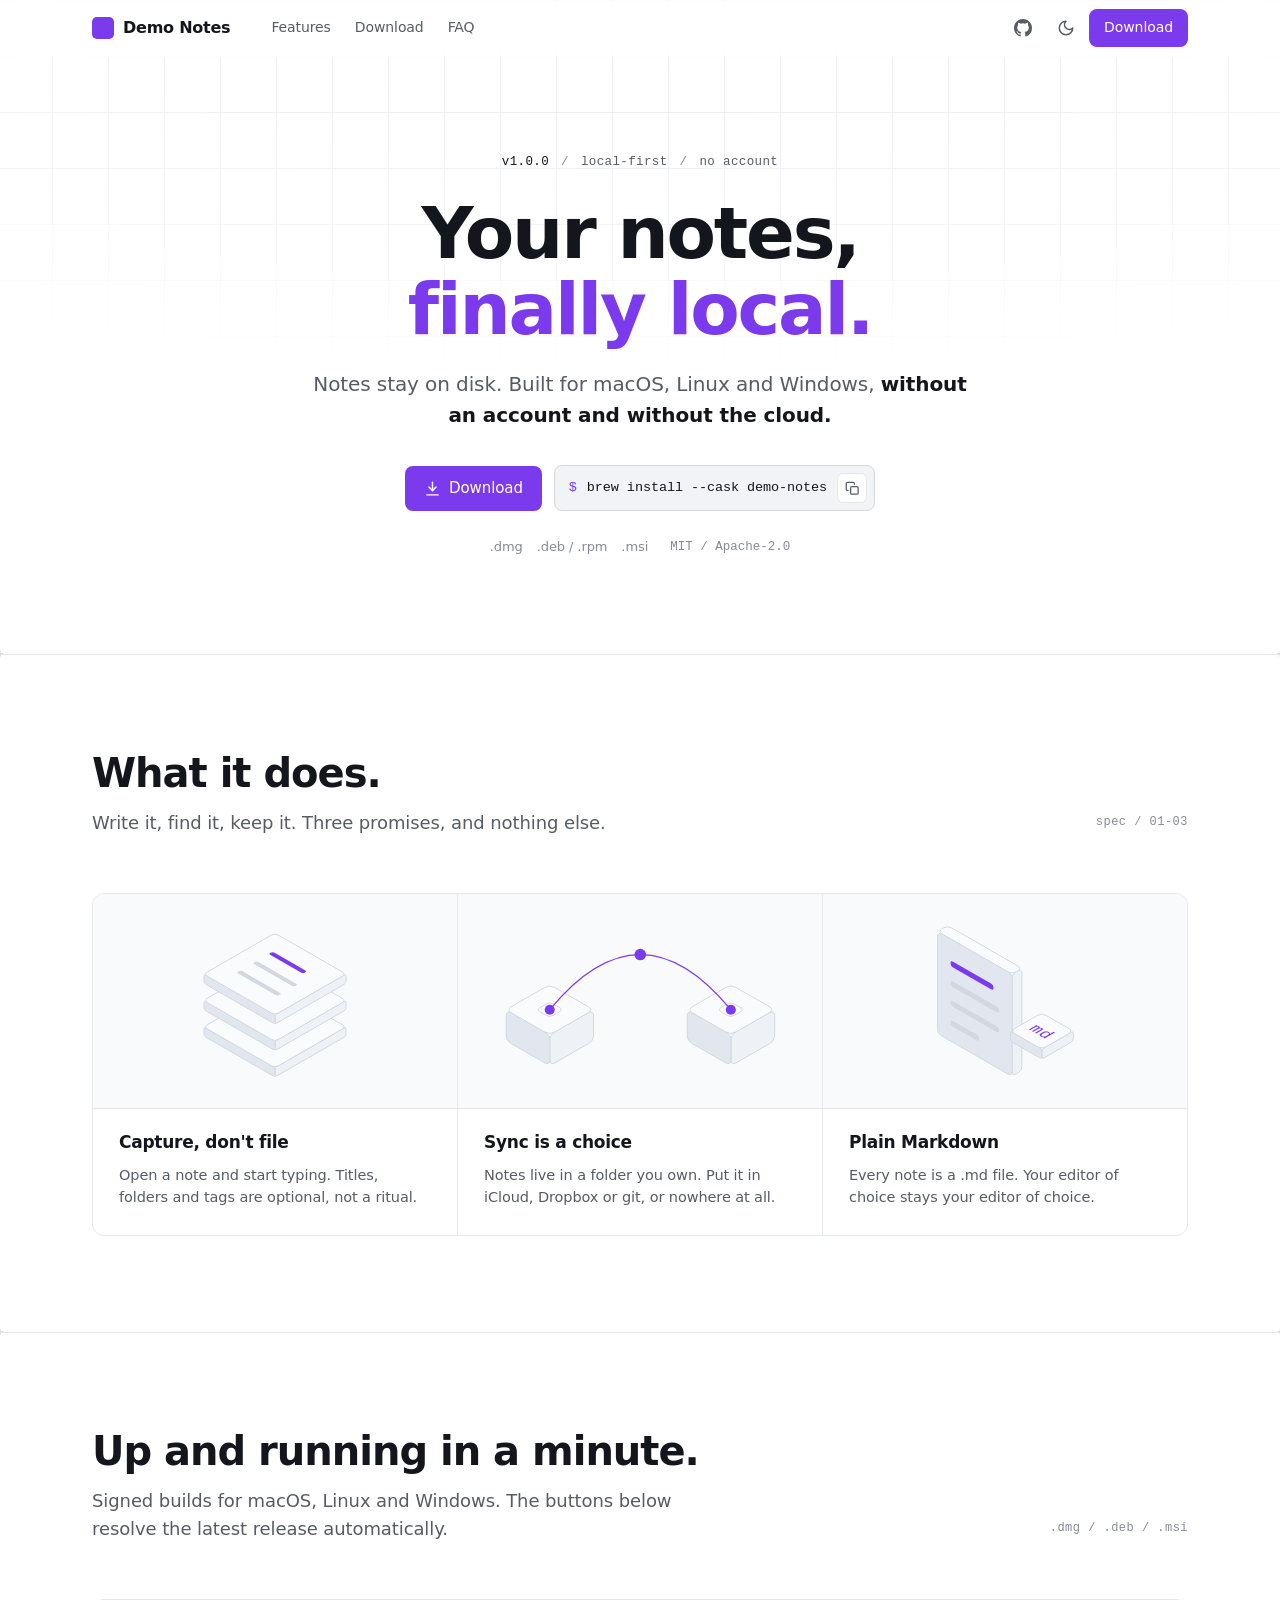
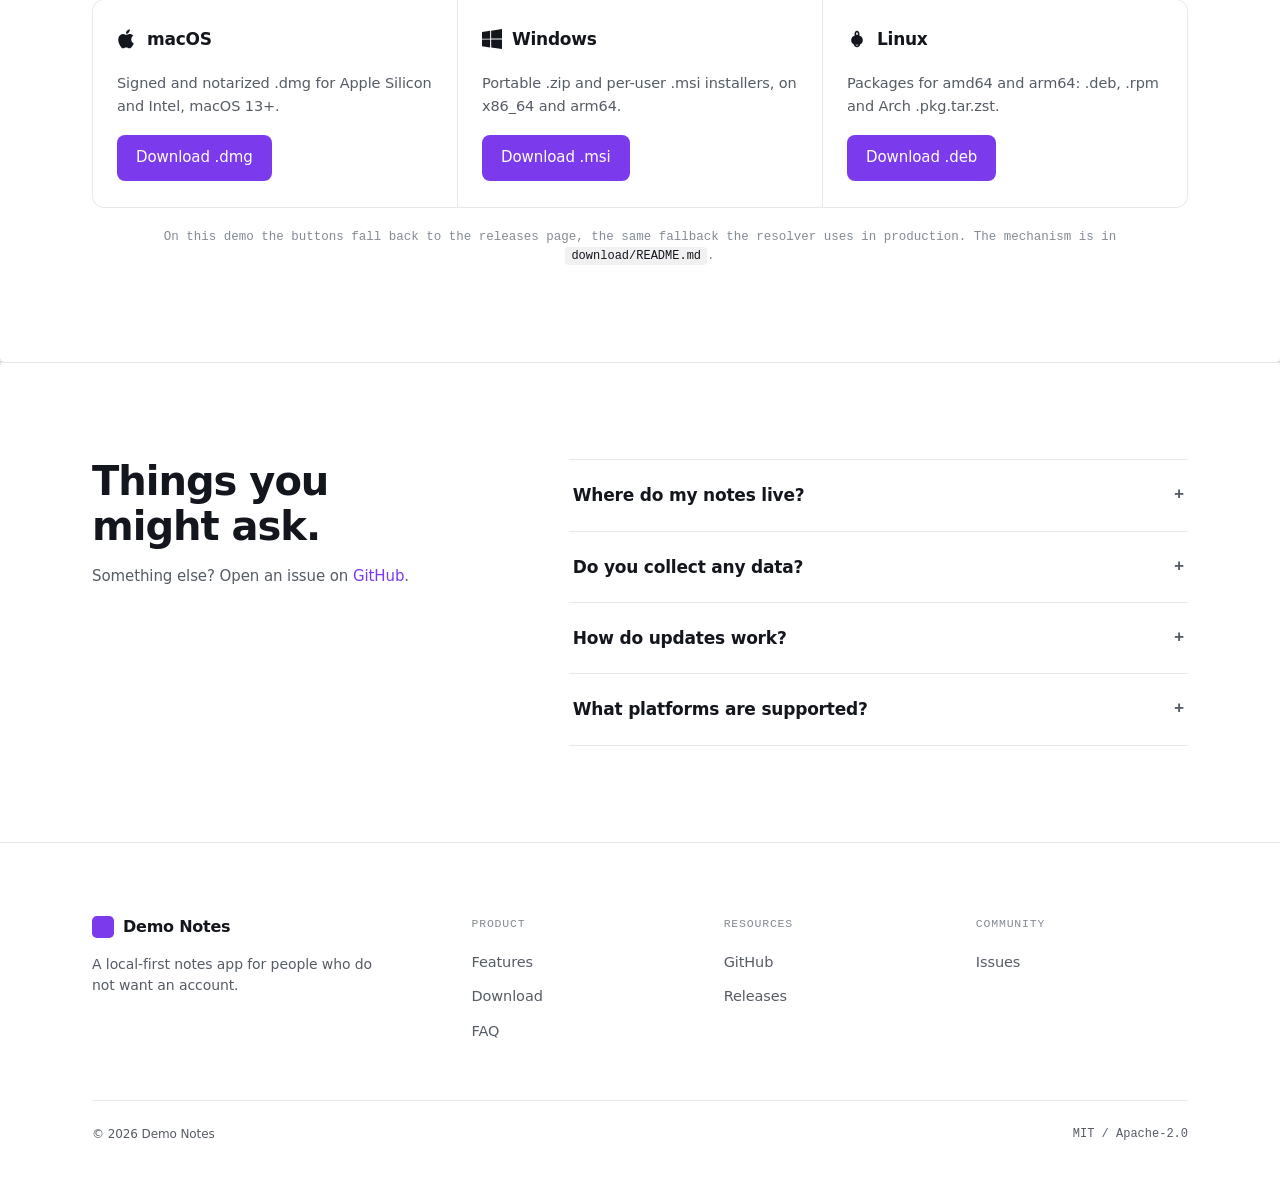
==== commit 86694805: "fix: headroom no viewBox da cena 1 - o explode nao corta o topo da pilha no apice" ====
--- a/demo/index.html
+++ b/demo/index.html
@@ -121,7 +121,7 @@
         <div class="card-grid">
           <article class="card">
             <div class="card-well" aria-hidden="true">
-              <svg class="iso" viewBox="-63.5 -56.81 127.01 128.62" fill="none" focusable="false" aria-hidden="true">
+              <svg class="iso" viewBox="-63.5 -63 127.01 134.81" fill="none" focusable="false" aria-hidden="true">
                 <g class="iso-plate" style="--lift:0px">
                 <g transform="matrix(0.87 -0.5 0 1 0 55)">
                 <rect class="iso-face f-right" width="62" height="7" rx="1.75"/>
@@ -133,7 +133,7 @@
                 <rect class="iso-face f-top" width="62" height="62" rx="3"/>
                 </g>
                 </g>
-                <g class="iso-plate" style="--lift:7px">
+                <g class="iso-plate" style="--lift:6px">
                 <g transform="matrix(0.87 -0.5 0 1 0 35)">
                 <rect class="iso-face f-right" width="62" height="7" rx="1.75"/>
                 </g>
@@ -144,7 +144,7 @@
                 <rect class="iso-face f-top" width="62" height="62" rx="3"/>
                 </g>
                 </g>
-                <g class="iso-plate" style="--lift:14px">
+                <g class="iso-plate" style="--lift:12px">
                 <g transform="matrix(0.87 -0.5 0 1 0 15)">
                 <rect class="iso-face f-right" width="62" height="7" rx="1.75"/>
                 </g>
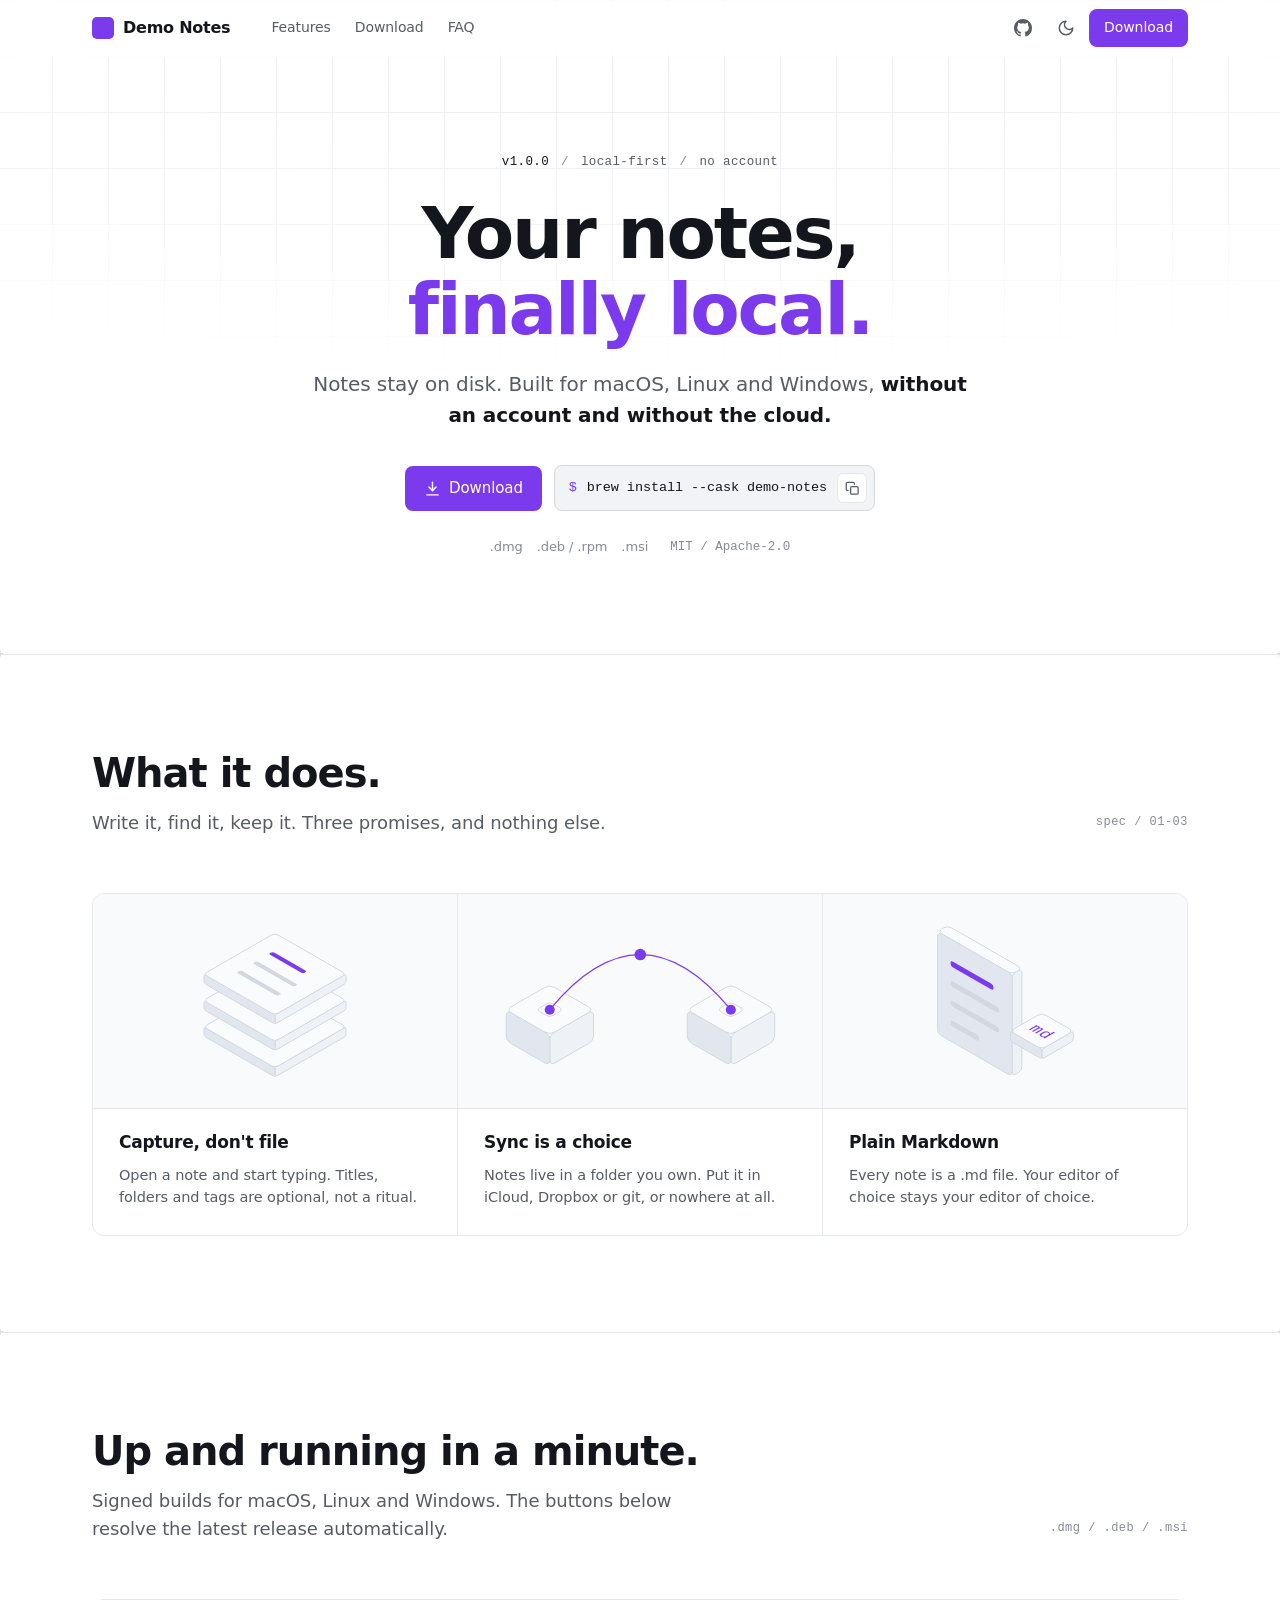
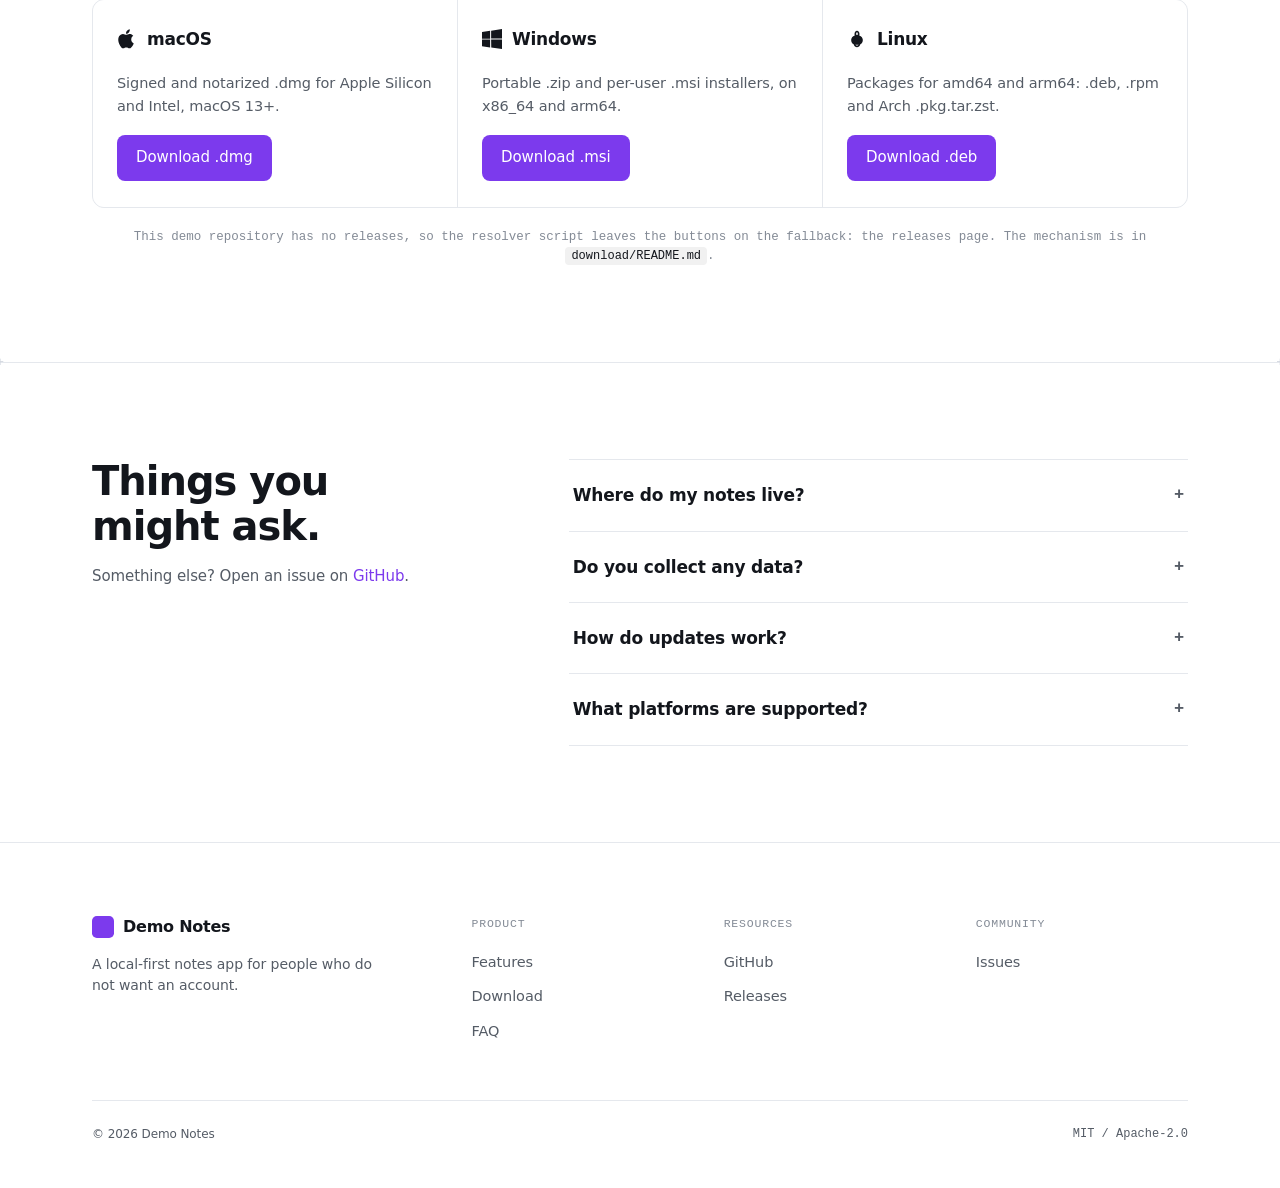
==== commit b14ea2ff: "feat: nivel 1.5 - resolvedor do ultimo release no cliente (template + demo) latest-release.mjs consu" ====
--- a/demo/index.html
+++ b/demo/index.html
@@ -1,5 +1,5 @@
 <!DOCTYPE html>
-<html lang="en" class="theme-loading">
+<html lang="en" class="theme-loading" data-repo="mafhper/landing-starter">
 <head>
   <meta charset="utf-8" />
   <meta name="viewport" content="width=device-width, initial-scale=1" />
@@ -15,7 +15,7 @@
     Anti-FOUC: aplica o tema antes do primeiro paint.
     "system" segue o prefers-color-scheme; o toggle grava em localStorage.
     Este script precisa ficar inline e no <head> — se virar um arquivo
-    externo, a pagina pisca no tema errado antes de ele carregar.
+    externo, a página pisca no tema errado antes de ele carregar.
   -->
   <script>
     (function () {
@@ -265,23 +265,23 @@
           <div class="install-card">
             <div class="install-os"><svg class="os-mark" viewBox="0 0 24 24" fill="currentColor" aria-hidden="true"><path d="M17.05 12.54c-.03-2.9 2.36-4.29 2.47-4.36-1.35-1.97-3.44-2.24-4.18-2.27-1.78-.18-3.47 1.05-4.37 1.05-.9 0-2.29-1.02-3.77-1-1.94.03-3.72 1.13-4.72 2.86-2.01 3.49-.51 8.66 1.45 11.49.96 1.39 2.1 2.94 3.6 2.89 1.45-.06 2-.93 3.75-.93 1.75 0 2.24.93 3.77.9 1.56-.03 2.55-1.41 3.5-2.81 1.1-1.61 1.56-3.17 1.58-3.25-.03-.02-3.03-1.16-3.06-4.6ZM14.2 4.06c.8-.97 1.33-2.31 1.19-3.65-1.15.05-2.53.77-3.35 1.73-.73.85-1.38 2.22-1.21 3.53 1.28.1 2.59-.65 3.37-1.61Z"/></svg><h3>macOS</h3></div>
             <p>Signed and notarized .dmg for Apple Silicon and Intel, macOS 13+.</p>
-            <a class="btn btn-primary install-dl" href="https://github.com/mafhper/landing-starter/releases">Download .dmg</a>
+            <a class="btn btn-primary install-dl" href="https://github.com/mafhper/landing-starter/releases/latest" data-release-os="macos">Download .dmg</a>
           </div>
 
           <div class="install-card">
             <div class="install-os"><svg class="os-mark" viewBox="0 0 24 24" fill="currentColor" aria-hidden="true"><path d="M0 3.45 9.75 2.1v9.45H0m10.95-9.6L24 0v11.4H10.95M0 12.6h9.75v9.45L0 20.7M10.95 12.6H24V24l-12.9-1.8"/></svg><h3>Windows</h3></div>
             <p>Portable .zip and per-user .msi installers, on x86_64 and arm64.</p>
-            <a class="btn btn-primary install-dl" href="https://github.com/mafhper/landing-starter/releases">Download .msi</a>
+            <a class="btn btn-primary install-dl" href="https://github.com/mafhper/landing-starter/releases/latest" data-release-os="windows">Download .msi</a>
           </div>
 
           <div class="install-card">
             <div class="install-os"><svg class="os-mark" viewBox="0 0 24 24" fill="currentColor" aria-hidden="true"><path d="M12 2c-1.7 0-3 1.7-3 4 0 .6.1 1.2.3 1.7C6.6 8.6 5 10.7 5 13.3c0 2.4 1.3 4.4 3.2 5.3.4 2 2 3.4 3.8 3.4s3.4-1.4 3.8-3.4c1.9-.9 3.2-2.9 3.2-5.3 0-2.6-1.6-4.7-4.3-5.6.2-.5.3-1.1.3-1.7 0-2.3-1.3-4-3-4Zm0 2c.6 0 1 1 1 2 0 .4 0 .7-.1 1.1-.3-.1-.6-.1-.9-.1s-.6 0-.9.1c-.1-.4-.1-.7-.1-1.1 0-1 .4-2 1-2Zm-1.9 14.6c.5.3 1.2.4 1.9.4s1.4-.1 1.9-.4c-.4.9-1.1 1.4-1.9 1.4s-1.5-.5-1.9-1.4Z"/></svg><h3>Linux</h3></div>
             <p>Packages for amd64 and arm64: .deb, .rpm and Arch .pkg.tar.zst.</p>
-            <a class="btn btn-primary install-dl" href="https://github.com/mafhper/landing-starter/releases">Download .deb</a>
-          </div>
-        </div>
-
-        <p class="install-note mono">On this demo the buttons fall back to the releases page, the same fallback the resolver uses in production. The mechanism is in <code>download/README.md</code>.</p>
+            <a class="btn btn-primary install-dl" href="https://github.com/mafhper/landing-starter/releases/latest" data-release-os="linux">Download .deb</a>
+          </div>
+        </div>
+
+        <p class="install-note mono">This demo repository has no releases, so the resolver script leaves the buttons on the fallback: the releases page. The mechanism is in <code>download/README.md</code>.</p>
       </div>
     </section>
 
@@ -345,5 +345,6 @@
   </footer>
 
   <script src="assets/js/app.js"></script>
+  <script type="module" src="assets/js/latest-release.mjs"></script>
 </body>
 </html>
--- a/demo/assets/css/styles.css
+++ b/demo/assets/css/styles.css
@@ -1,16 +1,16 @@
 /* ==========================================================================
    landing-starter - styles.css
 
-   Um design system de UMA pagina. Sem framework, sem build.
-   Ordem de leitura: tokens -> base -> nav -> hero -> secoes -> cards ->
+   Um design system de UMA página. Sem framework, sem build.
+   Ordem de leitura: tokens -> base -> nav -> hero -> seções -> cards ->
    download -> faq -> footer -> breakpoints.
 
-   Os tres padroes que dao o carater (e que valem entender antes de editar):
+   Os três padrões que dão o caráter (e que valem entender antes de editar):
    1. Hairlines em vez de sombras: profundidade por fio de 1px.
    2. Grid como fio: cards com gap de 1px sobre fundo --hairline.
-   3. Nav subtrativa: cada breakpoint esconde o que nao e essencial.
-
-   Comentario do autor: os nomes de token sao PAPEL, nao matiz.
+   3. Nav subtrativa: cada breakpoint esconde o que não é essencial.
+
+   Comentário do autor: os nomes de token são PAPEL, não matiz.
    Trocar o valor troca o tema; trocar o papel quebra a hierarquia.
    ========================================================================== */
 
@@ -28,7 +28,7 @@
   --accent-ring: color-mix(in srgb, var(--accent) 55%, transparent);
   --on-accent: #fff;
 
-  /* Escada de superficie: canvas (pagina) -> band (faixa) -> surface (card) */
+  /* Escada de superfície: canvas (página) -> band (faixa) -> surface (card) */
   --canvas: #fff;
   --band: #f7f8fa;
   --surface: #fff;
@@ -43,7 +43,7 @@
   --hairline: #e5e8ed;
   --hairline-strong: #d3d8e0;
 
-  /* Ilustracoes isometricas: tres tons de face (topo, direita, esquerda) */
+  /* Ilustrações isométricas: três tons de face (topo, direita, esquerda) */
   --iso-top: #fafbfd;
   --iso-right: #eef1f6;
   --iso-left: #e2e7ef;
@@ -61,7 +61,7 @@
   --nav-h: 56px;
 
   /* Tipografia.
-     Default sem dependencia externa. Para usar uma fonte propria,
+     Default sem dependência externa. Para usar uma fonte própria,
      coloque os .woff2 em assets/fonts/ e declare @font-face aqui. */
   --font-sans: system-ui, -apple-system, "Segoe UI", Roboto, "Helvetica Neue", Arial, sans-serif;
   --font-mono: ui-monospace, "SF Mono", "Cascadinha Mono", Menlo, Consolas, monospace;
@@ -86,7 +86,7 @@
   --hairline: #1e222c;
   --hairline-strong: #2c3140;
 
-  /* Ilustracoes isometricas no escuro */
+  /* Ilustrações isométricas no escuro */
   --iso-top: #1a1e28;
   --iso-right: #12151c;
   --iso-left: #0c0e14;
@@ -119,7 +119,7 @@
 
 ::selection { background: color-mix(in srgb, var(--accent) 25%, transparent); }
 
-/* Ancoras: o offset e a altura da nav fixa + folga */
+/* Âncoras: o offset é a altura da nav fixa + folga */
 [id] { scroll-margin-top: calc(var(--nav-h) + 16px); }
 
 .mono { font-family: var(--font-mono); font-variant-numeric: tabular-nums; letter-spacing: 0; }
@@ -129,7 +129,7 @@
 /* --------------------------------------------------------------------------
    3. NAV
    Fixed com blur. A classe .scrolled (via app.js) acende a borda inferior.
-   A responsividade e SUBTRATIVA: em cada breakpoint some uma peca,
+   A responsividade é SUBTRATIVA: em cada breakpoint some uma peça,
    nunca entra um hamburger. O que fica sempre: brand + CTA.
    -------------------------------------------------------------------------- */
 
@@ -199,7 +199,7 @@
 }
 .icon-btn:hover { color: var(--ink); background: color-mix(in srgb, var(--ink) 7%, transparent); }
 
-/* O icone troca com o tema: sol no escuro, lua no claro */
+/* O ícone troca com o tema: sol no escuro, lua no claro */
 .dark .icon-moon { display: none; }
 .icon-sun { display: none; }
 .dark .icon-sun { display: inline; }
@@ -234,9 +234,9 @@
 
 /* --------------------------------------------------------------------------
    5. HERO
-   A grade decorativa e desenhada com dois gradientes repetidos + mascara
-   radial: zero elementos extra, zero JS. Fica atras do conteudo
-   (pointer-events: none) e some no tema escuro? Nao - ela acompanha o tema
+   A grade decorativa é desenhada com dois gradientes repetidos + máscara
+   radial: zero elementos extra, zero JS. Fica atrás do conteúdo
+   (pointer-events: none) e some no tema escuro? Não - ela acompanha o tema
    pelo token --hairline.
    -------------------------------------------------------------------------- */
 
@@ -302,7 +302,7 @@
   gap: 12px;
 }
 
-/* Comando copiavel: mono, com botao de copiar que vira .done no sucesso */
+/* Comando copiável: mono, com botão de copiar que vira .done no sucesso */
 .brew {
   display: inline-flex;
   align-items: center;
@@ -371,7 +371,7 @@
 
 .section { padding: 96px 0; position: relative; }
 
-/* A juncao horizontal entre secoes. Em telas largas (>=1024px) ganha
+/* A junção horizontal entre seções. Em telas largas (>=1024px) ganha
    marcadores "+" desenhados em mono nos dois cantos - o "desenho de planta". */
 .rule { border-top: 1px solid var(--hairline); }
 @media (min-width: 1024px) {
@@ -409,7 +409,7 @@
 }
 .section-head p { color: var(--muted); font-size: clamp(16px, 1.8vw, 18px); text-wrap: pretty; }
 
-/* Spec no canto da secao: mono, micro, caixa alta opcional */
+/* Spec no canto da seção: mono, micro, caixa alta opcional */
 .spec-line {
   flex: none;
   padding-bottom: 6px;
@@ -444,9 +444,9 @@
 }
 .card-well svg { height: 178px; width: auto; max-width: 100%; margin: 0 auto; display: block; }
 
-/* Ilustracoes isometricas dos cards (kernel do iso-figure: cada face e um
-   rect em coordenadas locais colocado no plano por matrix(), projecao 30
-   graus; a oclusao e ordem de pintura, e o non-scaling-stroke mantem a
+/* Ilustrações isométricas dos cards (kernel do iso-figure: cada face é um
+   rect em coordenadas locais colocado no plano por matrix(), projeção 30
+   graus; a oclusão é ordem de pintura, e o non-scaling-stroke mantém a
    hairline de 1px sob o transform). */
 .card-well .iso-face {
   fill: var(--iso-right);
@@ -473,8 +473,8 @@
 .card-well .iso-live-fill { fill: var(--accent); }
 .card-well .iso-label { fill: var(--accent); font-family: var(--font-mono); letter-spacing: .04em; }
 
-/* Interacao (hover no card). A propria geometria iso dita o movimento:
-   z puro projeta vertical, entao o "explode" da pilha e translateY; o pulso
+/* Interação (hover no card). A própria geometria iso dita o movimento:
+   z puro projeta vertical, então o "explode" da pilha é translateY; o pulso
    viaja pelo arco via offset-path; o selo sobe. */
 .card-well .iso-plate,
 .card-well .iso-float { transition: transform .28s cubic-bezier(.2, .7, .2, 1); }
@@ -499,7 +499,7 @@
 .card p { color: var(--muted); font-size: 14.5px; text-wrap: pretty; }
 
 /* --------------------------------------------------------------------------
-   8. DOWNLOAD - os cards de OS. Os botoes apontam para /download/<os>,
+   8. DOWNLOAD - os cards de OS. Os botões apontam para /download/<os>,
    rotas que o worker de download/ resolve (ver download/README.md).
    -------------------------------------------------------------------------- */
 
@@ -513,8 +513,8 @@
 .os-mark { width: 20px; height: 20px; color: var(--ink); flex: none; }
 .install-card h3 { font-size: 17px; font-weight: 600; letter-spacing: -0.015em; }
 .install-card p { margin: 6px 0 18px; color: var(--muted); font-size: 14.5px; text-wrap: pretty; }
-/* o botao fica ancorado no fundo do card: os tres alinham entre si mesmo
-   se a descricao ocupar mais linhas em uma largura intermediaria */
+/* o botão fica ancorado no fundo do card: os três alinham entre si mesmo
+   se a descrição ocupar mais linhas em uma largura intermediaria */
 .install-dl { align-self: flex-start; margin-top: auto; }
 
 .install-note {
@@ -601,15 +601,15 @@
 }
 
 /* --------------------------------------------------------------------------
-   11. BREAKPOINTS - a nav e subtrativa; o conteudo so empilha.
-   920 e o divisor: 680 ajusta densidade; 600 e 380 sao a nav.
+   11. BREAKPOINTS - a nav é subtrativa; o conteúdo só empilha.
+   920 é o divisor: 680 ajusta densidade; 600 e 380 são a nav.
    -------------------------------------------------------------------------- */
 
 @media (max-width: 920px) {
-  /* nav: somem os links de secao */
+  /* nav: somem os links de seção */
   .nav-links { display: none; }
 
-  /* conteudo */
+  /* conteúdo */
   .section-head { display: block; margin-bottom: 44px; }
   .spec-line { display: none; }
   .faq-grid { grid-template-columns: 1fr; gap: 36px; }
@@ -640,7 +640,7 @@
 
 /* --------------------------------------------------------------------------
    12. MOVIMENTO REDUZIDO
-   Quem pediu menos animacao pediu menos animacao em tudo.
+   Quem pediu menos animação pediu menos animação em tudo.
    -------------------------------------------------------------------------- */
 
 @media (prefers-reduced-motion: reduce) {
